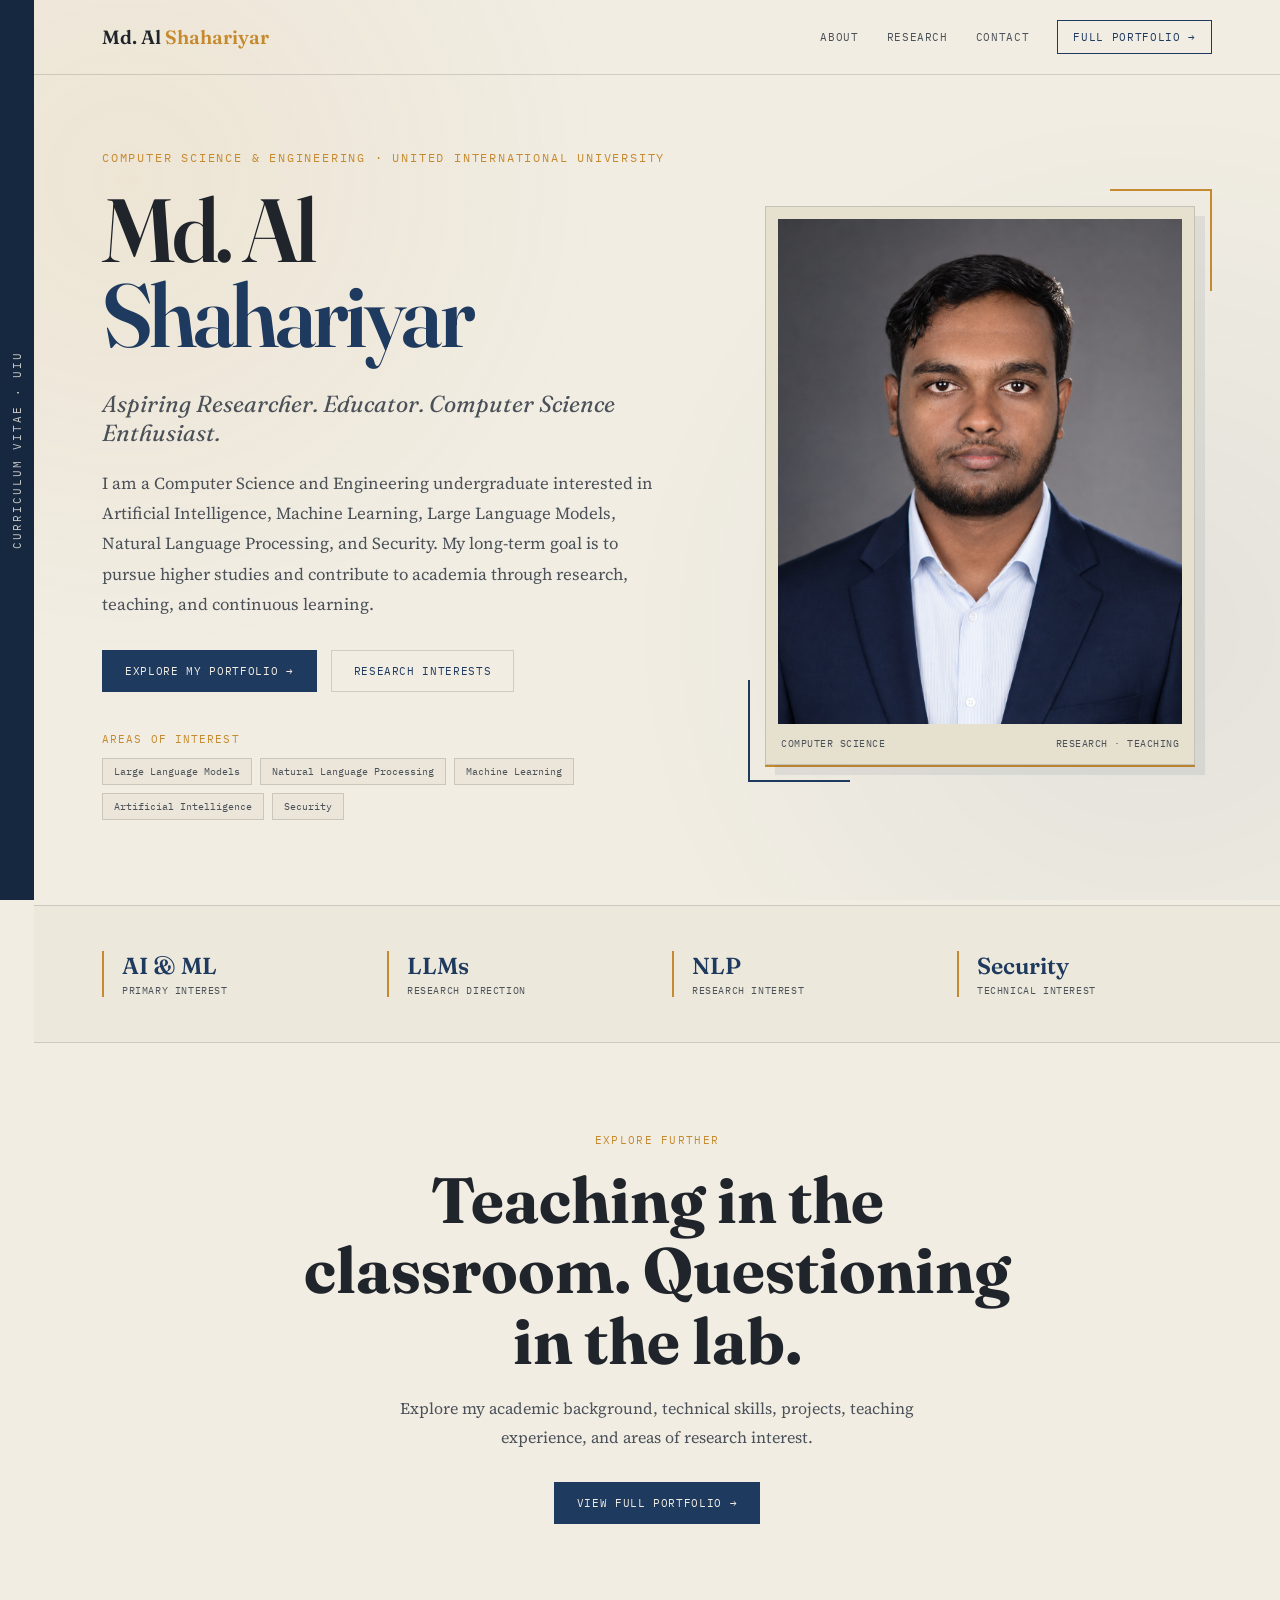
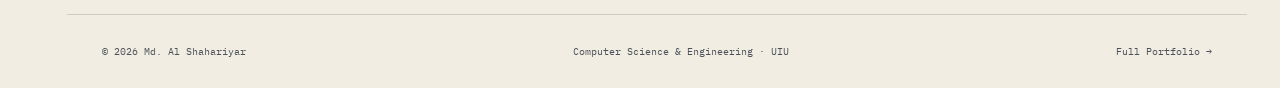
==== index.html @ 6ac8b1dc "Add files via upload" ====
<!DOCTYPE html>
<html lang="en">
<head>
<meta charset="UTF-8">
<meta name="viewport" content="width=device-width, initial-scale=1.0">

<title>Md. Al Shahariyar — Computer Science & Research</title>

<link rel="preconnect" href="https://fonts.googleapis.com">
<link rel="preconnect" href="https://fonts.gstatic.com" crossorigin>

<link href="https://fonts.googleapis.com/css2?family=Fraunces:ital,opsz,wght@0,9..144,400;0,9..144,500;0,9..144,600;1,9..144,400;1,9..144,500&family=Source+Serif+4:ital,wght@0,400;0,600;1,400&family=IBM+Plex+Mono:wght@400;500&display=swap" rel="stylesheet">

<style>

:root{
  --paper:#F1EDE3;
  --paper-deep:#E6E0CF;
  --ink:#20242B;
  --ink-soft:#4B5158;
  --navy:#1F3A5F;
  --navy-deep:#16283F;
  --gold:#C68A2E;
  --rule:rgba(32,36,43,0.16);
  --max:1180px;
}

*{
  box-sizing:border-box;
}

html{
  scroll-behavior:smooth;
}

body{
  margin:0;
  background:var(--paper);
  color:var(--ink);
  font-family:'Source Serif 4',serif;
  overflow-x:hidden;
}

/* =========================
   BACKGROUND
========================= */

body::before{
  content:"";
  position:fixed;
  inset:0;
  pointer-events:none;
  z-index:-1;

  background:
    radial-gradient(
      circle at 10% 20%,
      rgba(198,138,46,0.08),
      transparent 35%
    ),
    radial-gradient(
      circle at 90% 70%,
      rgba(31,58,95,0.06),
      transparent 40%
    );
}

/* =========================
   LEFT SPINE
========================= */

.spine{
  position:fixed;
  top:0;
  left:0;
  width:34px;
  height:100vh;

  background:var(--navy-deep);

  display:flex;
  align-items:center;
  justify-content:center;

  z-index:100;
}

.spine span{
  writing-mode:vertical-rl;
  transform:rotate(180deg);

  color:var(--paper);

  font-family:'IBM Plex Mono',monospace;
  font-size:11px;
  letter-spacing:.18em;
  text-transform:uppercase;

  opacity:.8;
}

body{
  padding-left:34px;
}

/* =========================
   NAVIGATION
========================= */

.navbar{
  width:100%;
  border-bottom:1px solid var(--rule);
}

.nav-inner{
  max-width:var(--max);
  margin:auto;
  padding:20px 35px;

  display:flex;
  justify-content:space-between;
  align-items:center;
  gap:30px;
}

.logo{
  font-family:'Fraunces',serif;
  font-size:1.2rem;
  font-weight:600;
  color:var(--ink);
  text-decoration:none;
}

.logo span{
  color:var(--gold);
}

.nav-links{
  display:flex;
  gap:28px;
  align-items:center;
}

.nav-links a{
  font-family:'IBM Plex Mono',monospace;
  font-size:11px;
  letter-spacing:.06em;
  text-transform:uppercase;

  color:var(--ink-soft);
  text-decoration:none;

  transition:.25s ease;
}

.nav-links a:hover{
  color:var(--navy);
}

.nav-button{
  border:1px solid var(--navy);
  padding:9px 15px;
  color:var(--navy)!important;
}

.nav-button:hover{
  background:var(--navy);
  color:var(--paper)!important;
}

/* =========================
   HERO
========================= */

.hero{
  min-height:calc(100vh - 70px);

  max-width:var(--max);
  margin:auto;

  padding:70px 35px 80px;

  display:grid;
  grid-template-columns:1.1fr .9fr;
  align-items:center;

  gap:80px;
}

/* =========================
   HERO TEXT
========================= */

.eyebrow{
  font-family:'IBM Plex Mono',monospace;
  font-size:12px;
  letter-spacing:.15em;
  text-transform:uppercase;

  color:var(--gold);

  margin:0 0 22px;
}

.hero h1{
  font-family:'Fraunces',serif;
  font-weight:600;

  font-size:clamp(3.5rem,7vw,7rem);

  line-height:.95;

  margin:0;

  letter-spacing:-.04em;
}

.hero h1 span{
  display:block;
  color:var(--navy);
}

.hero-subtitle{
  font-family:'Fraunces',serif;
  font-style:italic;

  font-size:1.45rem;

  color:var(--ink-soft);

  margin:32px 0 22px;

  max-width:600px;
}

.hero-description{
  max-width:600px;

  color:var(--ink-soft);

  font-size:1.05rem;

  line-height:1.8;

  margin-bottom:30px;
}

/* =========================
   BUTTONS
========================= */

.hero-buttons{
  display:flex;
  gap:14px;
  flex-wrap:wrap;

  margin-bottom:40px;
}

.btn{
  display:inline-flex;
  align-items:center;
  justify-content:center;

  padding:13px 22px;

  font-family:'IBM Plex Mono',monospace;
  font-size:11px;

  text-transform:uppercase;
  letter-spacing:.06em;

  text-decoration:none;

  transition:.25s ease;
}

.btn-primary{
  background:var(--navy);
  color:var(--paper);

  border:1px solid var(--navy);
}

.btn-primary:hover{
  background:var(--navy-deep);
  transform:translateY(-2px);
}

.btn-secondary{
  color:var(--navy);

  border:1px solid var(--rule);
}

.btn-secondary:hover{
  border-color:var(--navy);
  transform:translateY(-2px);
}

/* =========================
   RESEARCH TAGS
========================= */

.research-label{
  font-family:'IBM Plex Mono',monospace;

  font-size:11px;

  text-transform:uppercase;
  letter-spacing:.1em;

  color:var(--gold);

  margin-bottom:12px;
}

.research-tags{
  display:flex;
  flex-wrap:wrap;
  gap:8px;
}

.research-tags span{
  padding:6px 11px;

  border:1px solid var(--rule);

  background:rgba(230,224,207,.5);

  font-family:'IBM Plex Mono',monospace;

  font-size:10px;

  color:var(--ink-soft);
}

/* =========================
   PROFILE IMAGE
========================= */

.hero-visual{
  position:relative;

  display:flex;
  justify-content:center;
  align-items:center;
}

.image-frame{
  position:relative;

  width:min(430px,100%);

  padding:12px;

  background:var(--paper-deep);

  border:1px solid var(--rule);

  box-shadow:
    10px 10px 0 rgba(31,58,95,.08),
    0 2px 0 var(--gold);
}

.image-frame::before{
  content:"";

  position:absolute;

  top:-18px;
  right:-18px;

  width:100px;
  height:100px;

  border-top:2px solid var(--gold);
  border-right:2px solid var(--gold);

  z-index:-1;
}

.image-frame::after{
  content:"";

  position:absolute;

  bottom:-18px;
  left:-18px;

  width:100px;
  height:100px;

  border-bottom:2px solid var(--navy);
  border-left:2px solid var(--navy);

  z-index:-1;
}

.profile-image{
  display:block;

  width:100%;

  aspect-ratio:4/5;

  object-fit:cover;

  object-position:center top;

  filter:saturate(.9);
}

/* =========================
   IMAGE CAPTION
========================= */

.image-caption{
  display:flex;
  justify-content:space-between;

  gap:20px;

  padding:13px 3px 2px;

  font-family:'IBM Plex Mono',monospace;

  font-size:10px;

  color:var(--ink-soft);

  text-transform:uppercase;

  letter-spacing:.05em;
}

/* =========================
   SCROLL INDICATOR
========================= */

.scroll-note{
  position:absolute;

  bottom:25px;
  left:50%;

  transform:translateX(-50%);

  font-family:'IBM Plex Mono',monospace;

  font-size:10px;

  text-transform:uppercase;

  letter-spacing:.12em;

  color:var(--ink-soft);

  display:flex;
  align-items:center;
  gap:10px;
}

.scroll-line{
  width:35px;
  height:1px;

  background:var(--gold);
}

/* =========================
   INTRO STRIP
========================= */

.intro-strip{
  border-top:1px solid var(--rule);
  border-bottom:1px solid var(--rule);

  background:rgba(230,224,207,.35);
}

.intro-inner{
  max-width:var(--max);

  margin:auto;

  padding:45px 35px;

  display:grid;

  grid-template-columns:repeat(4,1fr);

  gap:30px;
}

.stat{
  border-left:2px solid var(--gold);

  padding-left:18px;
}

.stat-number{
  font-family:'Fraunces',serif;

  font-size:1.45rem;

  font-weight:600;

  color:var(--navy);

  margin-bottom:4px;
}

.stat-text{
  font-family:'IBM Plex Mono',monospace;

  font-size:10px;

  text-transform:uppercase;

  letter-spacing:.06em;

  color:var(--ink-soft);
}

/* =========================
   CALL TO ACTION
========================= */

.cta{
  max-width:var(--max);

  margin:auto;

  padding:90px 35px;

  text-align:center;
}

.cta-label{
  font-family:'IBM Plex Mono',monospace;

  color:var(--gold);

  font-size:11px;

  text-transform:uppercase;

  letter-spacing:.12em;
}

.cta h2{
  font-family:'Fraunces',serif;

  font-size:clamp(2.2rem,5vw,4rem);

  line-height:1.1;

  margin:18px auto;

  max-width:750px;
}

.cta p{
  max-width:600px;

  margin:0 auto 30px;

  color:var(--ink-soft);

  line-height:1.8;
}

/* =========================
   FOOTER
========================= */

footer{
  border-top:1px solid var(--rule);

  padding:30px 35px;

  max-width:var(--max);

  margin:auto;

  display:flex;

  justify-content:space-between;

  flex-wrap:wrap;

  gap:15px;

  font-family:'IBM Plex Mono',monospace;

  font-size:10px;

  color:var(--ink-soft);
}

/* =========================
   ANIMATIONS
========================= */

.fade-up{
  opacity:0;

  transform:translateY(25px);

  animation:fadeUp .8s ease forwards;
}

.delay-1{
  animation-delay:.15s;
}

.delay-2{
  animation-delay:.3s;
}

.delay-3{
  animation-delay:.45s;
}

.delay-4{
  animation-delay:.6s;
}

@keyframes fadeUp{

  to{
    opacity:1;
    transform:translateY(0);
  }

}

/* =========================
   RESPONSIVE
========================= */

@media(max-width:850px){

  .hero{
    grid-template-columns:1fr;

    padding-top:60px;

    gap:60px;

    min-height:auto;
  }

  .hero-content{
    order:1;
  }

  .hero-visual{
    order:2;
  }

  .image-frame{
    width:min(400px,90%);
  }

  .scroll-note{
    display:none;
  }

  .intro-inner{
    grid-template-columns:1fr 1fr;
  }

}

@media(max-width:640px){

  .spine{
    width:20px;
  }

  body{
    padding-left:20px;
  }

  .spine span{
    font-size:9px;
  }

  .nav-inner{
    padding:17px 20px;
  }

  .nav-links{
    gap:12px;
  }

  .nav-links a:not(.nav-button){
    display:none;
  }

  .hero{
    padding:50px 20px 60px;
  }

  .hero h1{
    font-size:clamp(3.2rem,15vw,5rem);
  }

  .hero-subtitle{
    font-size:1.2rem;
  }

  .hero-description{
    font-size:1rem;
  }

  .intro-inner{
    grid-template-columns:1fr;

    padding:35px 20px;
  }

  .cta{
    padding:65px 20px;
  }

  footer{
    padding:25px 20px;
  }

}

</style>
</head>

<body>

<!-- =========================
     LEFT SPINE
========================= -->

<div class="spine">
  <span>Curriculum Vitae · UIU</span>
</div>


<!-- =========================
     NAVIGATION
========================= -->

<nav class="navbar">

  <div class="nav-inner">

    <a href="index.html" class="logo">
      Md. Al <span>Shahariyar</span>
    </a>

    <div class="nav-links">

      <a href="#about">About</a>

      <a href="#research">Research</a>

      <a href="#contact">Contact</a>

      <a href="Portfolio.html" class="nav-button">
        Full Portfolio →
      </a>

    </div>

  </div>

</nav>


<!-- =========================
     HERO SECTION
========================= -->

<main>

<section class="hero" id="about">

  <!-- HERO CONTENT -->

  <div class="hero-content">

    <p class="eyebrow fade-up">
      Computer Science & Engineering · United International University
    </p>

    <h1 class="fade-up delay-1">
      Md. Al
      <span>Shahariyar</span>
    </h1>

    <p class="hero-subtitle fade-up delay-2">
      Aspiring Researcher. Educator. Computer Science Enthusiast.
    </p>

    <p class="hero-description fade-up delay-3">
      I am a Computer Science and Engineering undergraduate interested in
      Artificial Intelligence, Machine Learning, Large Language Models,
      Natural Language Processing, and Security. My long-term goal is to
      pursue higher studies and contribute to academia through research,
      teaching, and continuous learning.
    </p>

    <div class="hero-buttons fade-up delay-4">

      <a href="Portfolio.html" class="btn btn-primary">
        Explore My Portfolio →
      </a>

      <a href="#research" class="btn btn-secondary">
        Research Interests
      </a>

    </div>


    <!-- RESEARCH TAGS -->

    <div class="fade-up delay-4">

      <div class="research-label">
        Areas of Interest
      </div>

      <div class="research-tags">

        <span>Large Language Models</span>

        <span>Natural Language Processing</span>

        <span>Machine Learning</span>

        <span>Artificial Intelligence</span>

        <span>Security</span>

      </div>

    </div>

  </div>


  <!-- PROFILE IMAGE -->

  <div class="hero-visual fade-up delay-2">

    <div class="image-frame">

      <img
        src="as.png"
        alt="Md. Al Shahariyar"
        class="profile-image"
      >

      <div class="image-caption">

        <span>Computer Science</span>

        <span>Research · Teaching</span>

      </div>

    </div>

  </div>

</section>


<!-- =========================
     QUICK INFORMATION
========================= -->

<section class="intro-strip" id="research">

  <div class="intro-inner">

    <div class="stat">

      <div class="stat-number">
        AI & ML
      </div>

      <div class="stat-text">
        Primary Interest
      </div>

    </div>


    <div class="stat">

      <div class="stat-number">
        LLMs
      </div>

      <div class="stat-text">
        Research Direction
      </div>

    </div>


    <div class="stat">

      <div class="stat-number">
        NLP
      </div>

      <div class="stat-text">
        Research Interest
      </div>

    </div>


    <div class="stat">

      <div class="stat-number">
        Security
      </div>

      <div class="stat-text">
        Technical Interest
      </div>

    </div>

  </div>

</section>


<!-- =========================
     CTA
========================= -->

<section class="cta" id="contact">

  <div class="cta-label">
    Explore Further
  </div>

  <h2>
    Teaching in the classroom.
    Questioning in the lab.
  </h2>

  <p>
    Explore my academic background, technical skills, projects,
    teaching experience, and areas of research interest.
  </p>

  <a href="Portfolio.html" class="btn btn-primary">
    View Full Portfolio →
  </a>

</section>

</main>


<!-- =========================
     FOOTER
========================= -->

<footer>

  <span>
    © 2026 Md. Al Shahariyar
  </span>

  <span>
    Computer Science & Engineering · UIU
  </span>

  <span>
    <a
      href="Portfolio.html"
      style="color:inherit;text-decoration:none;"
    >
      Full Portfolio →
    </a>
  </span>

</footer>


</body>
</html>
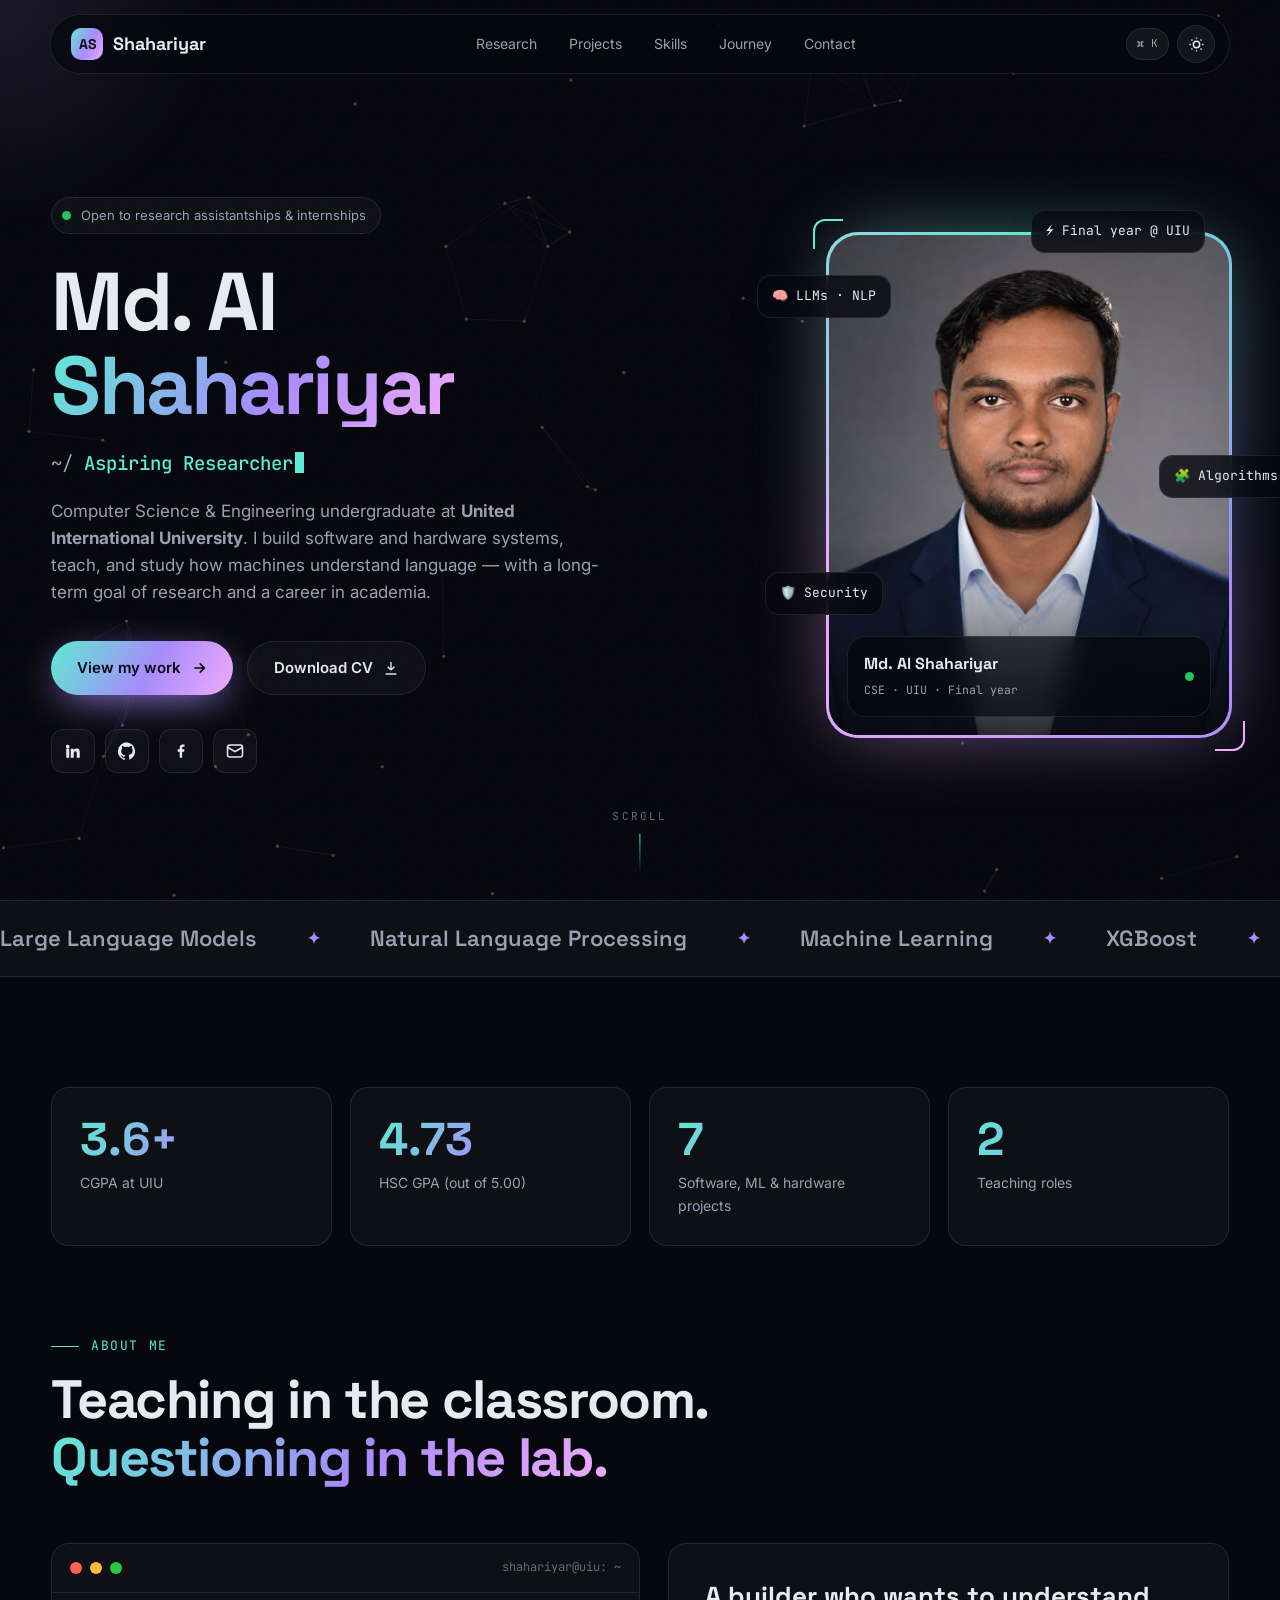
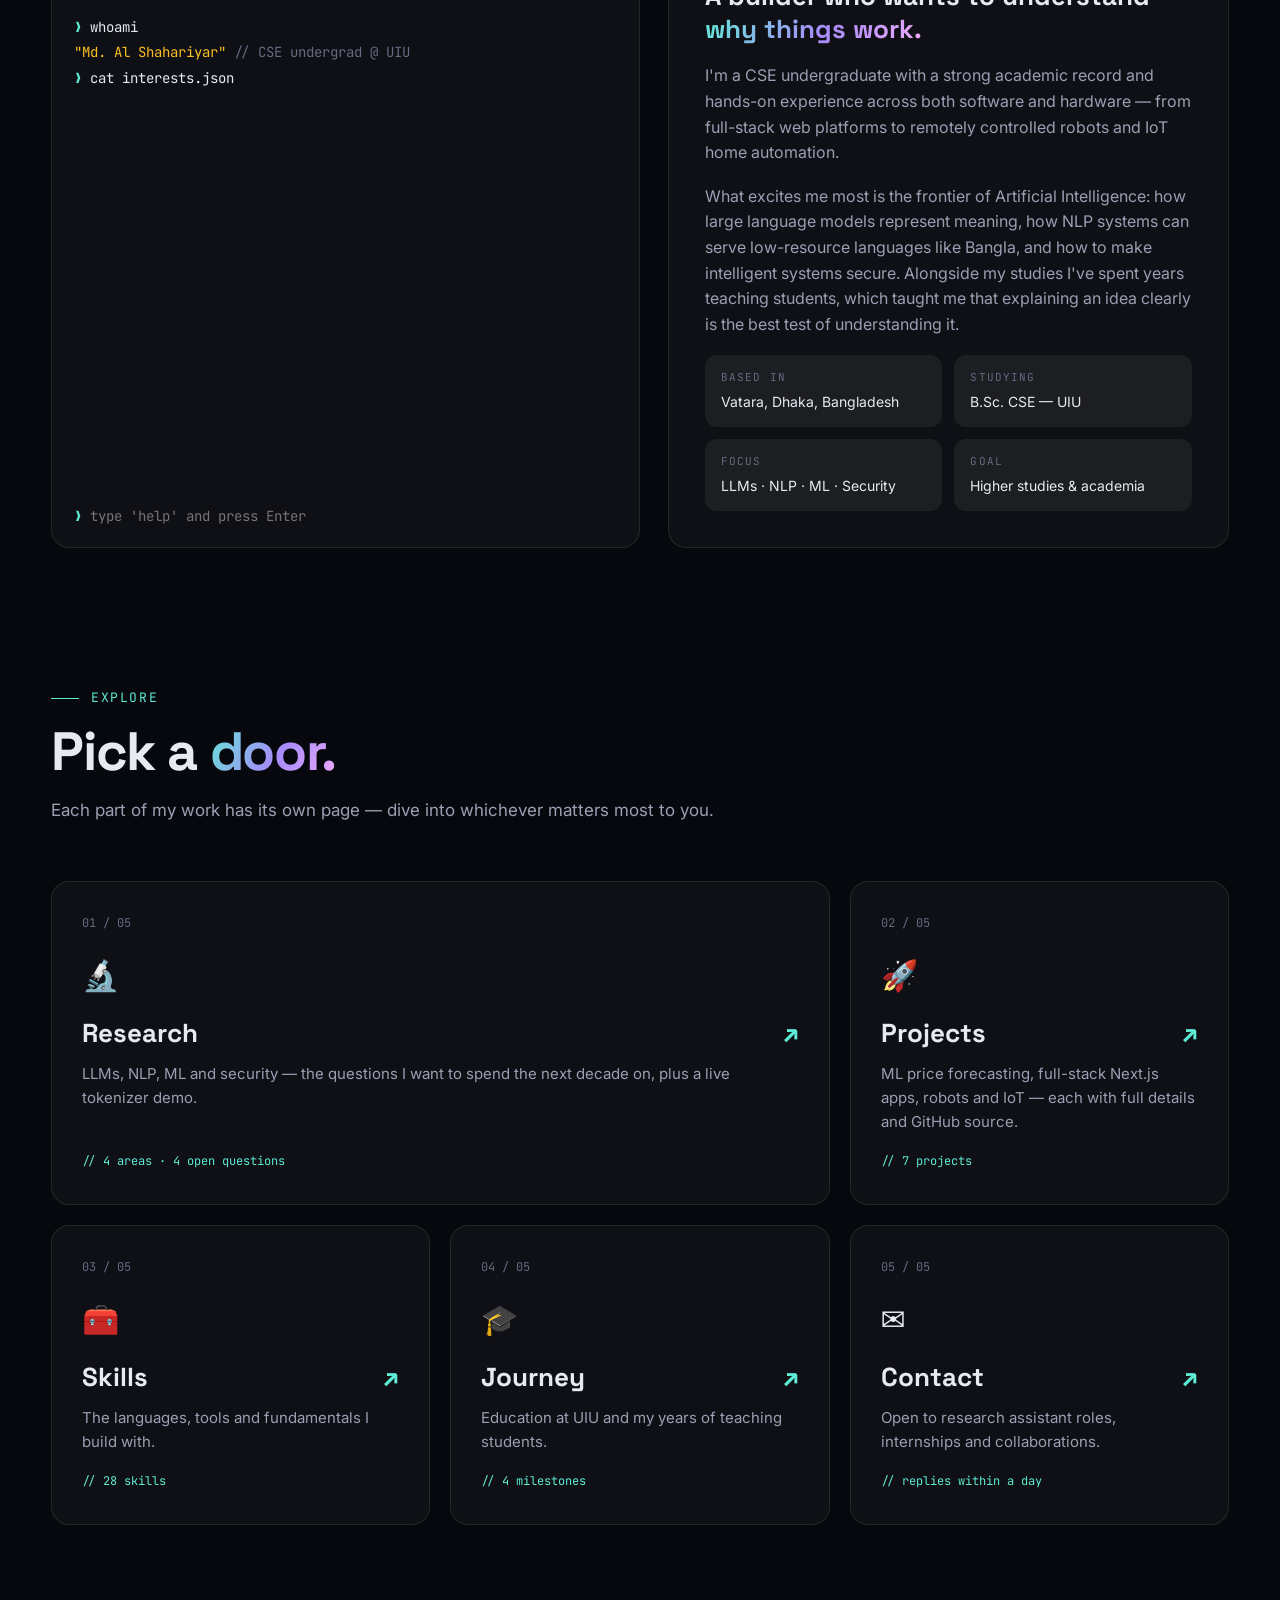
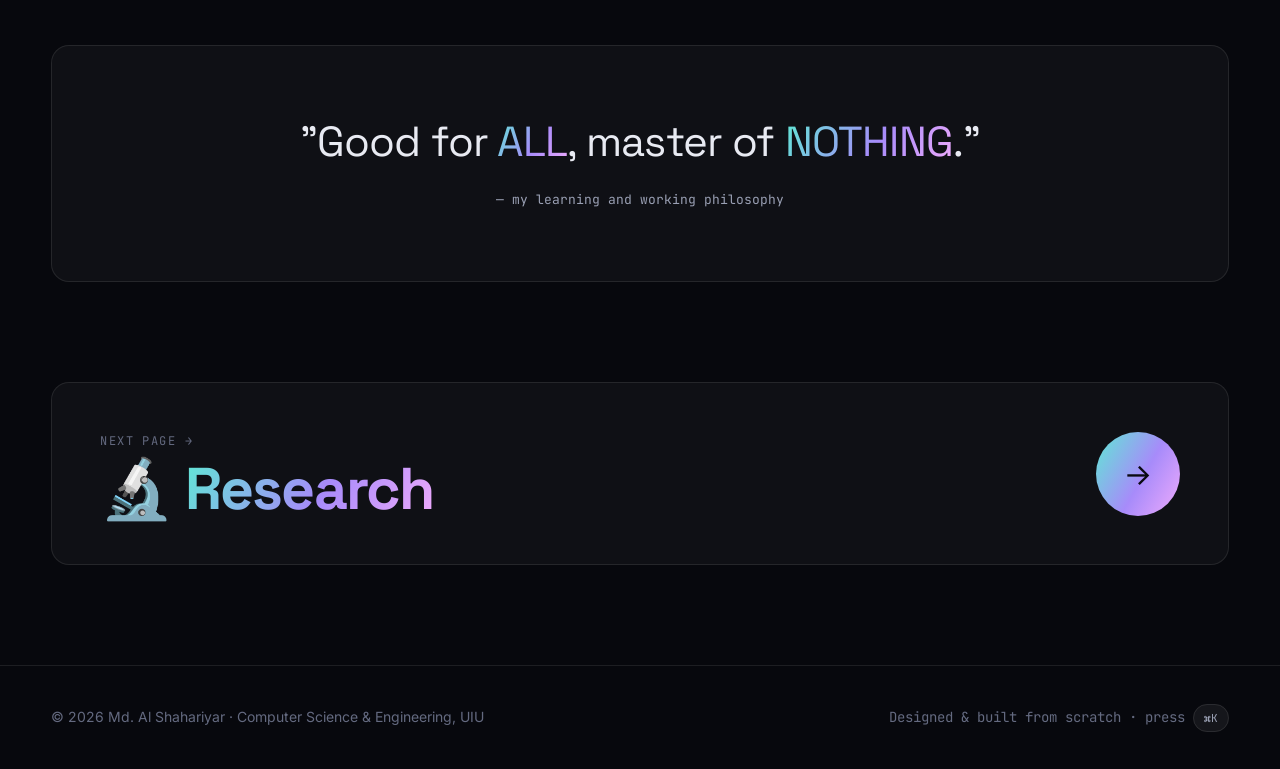
==== commit e34f6582: "Add files via upload" ====
--- a/index.html
+++ b/index.html
@@ -1,1000 +1,134 @@
-<!DOCTYPE html>
-<html lang="en">
-<head>
-<meta charset="UTF-8">
-<meta name="viewport" content="width=device-width, initial-scale=1.0">
-
-<title>Md. Al Shahariyar — Computer Science & Research</title>
-
-<link rel="preconnect" href="https://fonts.googleapis.com">
-<link rel="preconnect" href="https://fonts.gstatic.com" crossorigin>
-
-<link href="https://fonts.googleapis.com/css2?family=Fraunces:ital,opsz,wght@0,9..144,400;0,9..144,500;0,9..144,600;1,9..144,400;1,9..144,500&family=Source+Serif+4:ital,wght@0,400;0,600;1,400&family=IBM+Plex+Mono:wght@400;500&display=swap" rel="stylesheet">
-
-<style>
-
-:root{
-  --paper:#F1EDE3;
-  --paper-deep:#E6E0CF;
-  --ink:#20242B;
-  --ink-soft:#4B5158;
-  --navy:#1F3A5F;
-  --navy-deep:#16283F;
-  --gold:#C68A2E;
-  --rule:rgba(32,36,43,0.16);
-  --max:1180px;
-}
-
-*{
-  box-sizing:border-box;
-}
-
-html{
-  scroll-behavior:smooth;
-}
-
-body{
-  margin:0;
-  background:var(--paper);
-  color:var(--ink);
-  font-family:'Source Serif 4',serif;
-  overflow-x:hidden;
-}
-
-/* =========================
-   BACKGROUND
-========================= */
-
-body::before{
-  content:"";
-  position:fixed;
-  inset:0;
-  pointer-events:none;
-  z-index:-1;
-
-  background:
-    radial-gradient(
-      circle at 10% 20%,
-      rgba(198,138,46,0.08),
-      transparent 35%
-    ),
-    radial-gradient(
-      circle at 90% 70%,
-      rgba(31,58,95,0.06),
-      transparent 40%
-    );
-}
-
-/* =========================
-   LEFT SPINE
-========================= */
-
-.spine{
-  position:fixed;
-  top:0;
-  left:0;
-  width:34px;
-  height:100vh;
-
-  background:var(--navy-deep);
-
-  display:flex;
-  align-items:center;
-  justify-content:center;
-
-  z-index:100;
-}
-
-.spine span{
-  writing-mode:vertical-rl;
-  transform:rotate(180deg);
-
-  color:var(--paper);
-
-  font-family:'IBM Plex Mono',monospace;
-  font-size:11px;
-  letter-spacing:.18em;
-  text-transform:uppercase;
-
-  opacity:.8;
-}
-
-body{
-  padding-left:34px;
-}
-
-/* =========================
-   NAVIGATION
-========================= */
-
-.navbar{
-  width:100%;
-  border-bottom:1px solid var(--rule);
-}
-
-.nav-inner{
-  max-width:var(--max);
-  margin:auto;
-  padding:20px 35px;
-
-  display:flex;
-  justify-content:space-between;
-  align-items:center;
-  gap:30px;
-}
-
-.logo{
-  font-family:'Fraunces',serif;
-  font-size:1.2rem;
-  font-weight:600;
-  color:var(--ink);
-  text-decoration:none;
-}
-
-.logo span{
-  color:var(--gold);
-}
-
-.nav-links{
-  display:flex;
-  gap:28px;
-  align-items:center;
-}
-
-.nav-links a{
-  font-family:'IBM Plex Mono',monospace;
-  font-size:11px;
-  letter-spacing:.06em;
-  text-transform:uppercase;
-
-  color:var(--ink-soft);
-  text-decoration:none;
-
-  transition:.25s ease;
-}
-
-.nav-links a:hover{
-  color:var(--navy);
-}
-
-.nav-button{
-  border:1px solid var(--navy);
-  padding:9px 15px;
-  color:var(--navy)!important;
-}
-
-.nav-button:hover{
-  background:var(--navy);
-  color:var(--paper)!important;
-}
-
-/* =========================
-   HERO
-========================= */
-
-.hero{
-  min-height:calc(100vh - 70px);
-
-  max-width:var(--max);
-  margin:auto;
-
-  padding:70px 35px 80px;
-
-  display:grid;
-  grid-template-columns:1.1fr .9fr;
-  align-items:center;
-
-  gap:80px;
-}
-
-/* =========================
-   HERO TEXT
-========================= */
-
-.eyebrow{
-  font-family:'IBM Plex Mono',monospace;
-  font-size:12px;
-  letter-spacing:.15em;
-  text-transform:uppercase;
-
-  color:var(--gold);
-
-  margin:0 0 22px;
-}
-
-.hero h1{
-  font-family:'Fraunces',serif;
-  font-weight:600;
-
-  font-size:clamp(3.5rem,7vw,7rem);
-
-  line-height:.95;
-
-  margin:0;
-
-  letter-spacing:-.04em;
-}
-
-.hero h1 span{
-  display:block;
-  color:var(--navy);
-}
-
-.hero-subtitle{
-  font-family:'Fraunces',serif;
-  font-style:italic;
-
-  font-size:1.45rem;
-
-  color:var(--ink-soft);
-
-  margin:32px 0 22px;
-
-  max-width:600px;
-}
-
-.hero-description{
-  max-width:600px;
-
-  color:var(--ink-soft);
-
-  font-size:1.05rem;
-
-  line-height:1.8;
-
-  margin-bottom:30px;
-}
-
-/* =========================
-   BUTTONS
-========================= */
-
-.hero-buttons{
-  display:flex;
-  gap:14px;
-  flex-wrap:wrap;
-
-  margin-bottom:40px;
-}
-
-.btn{
-  display:inline-flex;
-  align-items:center;
-  justify-content:center;
-
-  padding:13px 22px;
-
-  font-family:'IBM Plex Mono',monospace;
-  font-size:11px;
-
-  text-transform:uppercase;
-  letter-spacing:.06em;
-
-  text-decoration:none;
-
-  transition:.25s ease;
-}
-
-.btn-primary{
-  background:var(--navy);
-  color:var(--paper);
-
-  border:1px solid var(--navy);
-}
-
-.btn-primary:hover{
-  background:var(--navy-deep);
-  transform:translateY(-2px);
-}
-
-.btn-secondary{
-  color:var(--navy);
-
-  border:1px solid var(--rule);
-}
-
-.btn-secondary:hover{
-  border-color:var(--navy);
-  transform:translateY(-2px);
-}
-
-/* =========================
-   RESEARCH TAGS
-========================= */
-
-.research-label{
-  font-family:'IBM Plex Mono',monospace;
-
-  font-size:11px;
-
-  text-transform:uppercase;
-  letter-spacing:.1em;
-
-  color:var(--gold);
-
-  margin-bottom:12px;
-}
-
-.research-tags{
-  display:flex;
-  flex-wrap:wrap;
-  gap:8px;
-}
-
-.research-tags span{
-  padding:6px 11px;
-
-  border:1px solid var(--rule);
-
-  background:rgba(230,224,207,.5);
-
-  font-family:'IBM Plex Mono',monospace;
-
-  font-size:10px;
-
-  color:var(--ink-soft);
-}
-
-/* =========================
-   PROFILE IMAGE
-========================= */
-
-.hero-visual{
-  position:relative;
-
-  display:flex;
-  justify-content:center;
-  align-items:center;
-}
-
-.image-frame{
-  position:relative;
-
-  width:min(430px,100%);
-
-  padding:12px;
-
-  background:var(--paper-deep);
-
-  border:1px solid var(--rule);
-
-  box-shadow:
-    10px 10px 0 rgba(31,58,95,.08),
-    0 2px 0 var(--gold);
-}
-
-.image-frame::before{
-  content:"";
-
-  position:absolute;
-
-  top:-18px;
-  right:-18px;
-
-  width:100px;
-  height:100px;
-
-  border-top:2px solid var(--gold);
-  border-right:2px solid var(--gold);
-
-  z-index:-1;
-}
-
-.image-frame::after{
-  content:"";
-
-  position:absolute;
-
-  bottom:-18px;
-  left:-18px;
-
-  width:100px;
-  height:100px;
-
-  border-bottom:2px solid var(--navy);
-  border-left:2px solid var(--navy);
-
-  z-index:-1;
-}
-
-.profile-image{
-  display:block;
-
-  width:100%;
-
-  aspect-ratio:4/5;
-
-  object-fit:cover;
-
-  object-position:center top;
-
-  filter:saturate(.9);
-}
-
-/* =========================
-   IMAGE CAPTION
-========================= */
-
-.image-caption{
-  display:flex;
-  justify-content:space-between;
-
-  gap:20px;
-
-  padding:13px 3px 2px;
-
-  font-family:'IBM Plex Mono',monospace;
-
-  font-size:10px;
-
-  color:var(--ink-soft);
-
-  text-transform:uppercase;
-
-  letter-spacing:.05em;
-}
-
-/* =========================
-   SCROLL INDICATOR
-========================= */
-
-.scroll-note{
-  position:absolute;
-
-  bottom:25px;
-  left:50%;
-
-  transform:translateX(-50%);
-
-  font-family:'IBM Plex Mono',monospace;
-
-  font-size:10px;
-
-  text-transform:uppercase;
-
-  letter-spacing:.12em;
-
-  color:var(--ink-soft);
-
-  display:flex;
-  align-items:center;
-  gap:10px;
-}
-
-.scroll-line{
-  width:35px;
-  height:1px;
-
-  background:var(--gold);
-}
-
-/* =========================
-   INTRO STRIP
-========================= */
-
-.intro-strip{
-  border-top:1px solid var(--rule);
-  border-bottom:1px solid var(--rule);
-
-  background:rgba(230,224,207,.35);
-}
-
-.intro-inner{
-  max-width:var(--max);
-
-  margin:auto;
-
-  padding:45px 35px;
-
-  display:grid;
-
-  grid-template-columns:repeat(4,1fr);
-
-  gap:30px;
-}
-
-.stat{
-  border-left:2px solid var(--gold);
-
-  padding-left:18px;
-}
-
-.stat-number{
-  font-family:'Fraunces',serif;
-
-  font-size:1.45rem;
-
-  font-weight:600;
-
-  color:var(--navy);
-
-  margin-bottom:4px;
-}
-
-.stat-text{
-  font-family:'IBM Plex Mono',monospace;
-
-  font-size:10px;
-
-  text-transform:uppercase;
-
-  letter-spacing:.06em;
-
-  color:var(--ink-soft);
-}
-
-/* =========================
-   CALL TO ACTION
-========================= */
-
-.cta{
-  max-width:var(--max);
-
-  margin:auto;
-
-  padding:90px 35px;
-
-  text-align:center;
-}
-
-.cta-label{
-  font-family:'IBM Plex Mono',monospace;
-
-  color:var(--gold);
-
-  font-size:11px;
-
-  text-transform:uppercase;
-
-  letter-spacing:.12em;
-}
-
-.cta h2{
-  font-family:'Fraunces',serif;
-
-  font-size:clamp(2.2rem,5vw,4rem);
-
-  line-height:1.1;
-
-  margin:18px auto;
-
-  max-width:750px;
-}
-
-.cta p{
-  max-width:600px;
-
-  margin:0 auto 30px;
-
-  color:var(--ink-soft);
-
-  line-height:1.8;
-}
-
-/* =========================
-   FOOTER
-========================= */
-
-footer{
-  border-top:1px solid var(--rule);
-
-  padding:30px 35px;
-
-  max-width:var(--max);
-
-  margin:auto;
-
-  display:flex;
-
-  justify-content:space-between;
-
-  flex-wrap:wrap;
-
-  gap:15px;
-
-  font-family:'IBM Plex Mono',monospace;
-
-  font-size:10px;
-
-  color:var(--ink-soft);
-}
-
-/* =========================
-   ANIMATIONS
-========================= */
-
-.fade-up{
-  opacity:0;
-
-  transform:translateY(25px);
-
-  animation:fadeUp .8s ease forwards;
-}
-
-.delay-1{
-  animation-delay:.15s;
-}
-
-.delay-2{
-  animation-delay:.3s;
-}
-
-.delay-3{
-  animation-delay:.45s;
-}
-
-.delay-4{
-  animation-delay:.6s;
-}
-
-@keyframes fadeUp{
-
-  to{
-    opacity:1;
-    transform:translateY(0);
-  }
-
-}
-
-/* =========================
-   RESPONSIVE
-========================= */
-
-@media(max-width:850px){
-
-  .hero{
-    grid-template-columns:1fr;
-
-    padding-top:60px;
-
-    gap:60px;
-
-    min-height:auto;
-  }
-
-  .hero-content{
-    order:1;
-  }
-
-  .hero-visual{
-    order:2;
-  }
-
-  .image-frame{
-    width:min(400px,90%);
-  }
-
-  .scroll-note{
-    display:none;
-  }
-
-  .intro-inner{
-    grid-template-columns:1fr 1fr;
-  }
-
-}
-
-@media(max-width:640px){
-
-  .spine{
-    width:20px;
-  }
-
-  body{
-    padding-left:20px;
-  }
-
-  .spine span{
-    font-size:9px;
-  }
-
-  .nav-inner{
-    padding:17px 20px;
-  }
-
-  .nav-links{
-    gap:12px;
-  }
-
-  .nav-links a:not(.nav-button){
-    display:none;
-  }
-
-  .hero{
-    padding:50px 20px 60px;
-  }
-
-  .hero h1{
-    font-size:clamp(3.2rem,15vw,5rem);
-  }
-
-  .hero-subtitle{
-    font-size:1.2rem;
-  }
-
-  .hero-description{
-    font-size:1rem;
-  }
-
-  .intro-inner{
-    grid-template-columns:1fr;
-
-    padding:35px 20px;
-  }
-
-  .cta{
-    padding:65px 20px;
-  }
-
-  footer{
-    padding:25px 20px;
-  }
-
-}
-
-</style>
-</head>
-
-<body>
-
-<!-- =========================
-     LEFT SPINE
-========================= -->
-
-<div class="spine">
-  <span>Curriculum Vitae · UIU</span>
-</div>
-
-
-<!-- =========================
-     NAVIGATION
-========================= -->
-
-<nav class="navbar">
-
-  <div class="nav-inner">
-
-    <a href="index.html" class="logo">
-      Md. Al <span>Shahariyar</span>
-    </a>
-
-    <div class="nav-links">
-
-      <a href="#about">About</a>
-
-      <a href="#research">Research</a>
-
-      <a href="#contact">Contact</a>
-
-      <a href="Portfolio.html" class="nav-button">
-        Full Portfolio →
-      </a>
-
-    </div>
-
-  </div>
-
-</nav>
-
-
-<!-- =========================
-     HERO SECTION
-========================= -->
-
-<main>
-
-<section class="hero" id="about">
-
-  <!-- HERO CONTENT -->
-
-  <div class="hero-content">
-
-    <p class="eyebrow fade-up">
-      Computer Science & Engineering · United International University
-    </p>
-
-    <h1 class="fade-up delay-1">
-      Md. Al
-      <span>Shahariyar</span>
-    </h1>
-
-    <p class="hero-subtitle fade-up delay-2">
-      Aspiring Researcher. Educator. Computer Science Enthusiast.
-    </p>
-
-    <p class="hero-description fade-up delay-3">
-      I am a Computer Science and Engineering undergraduate interested in
-      Artificial Intelligence, Machine Learning, Large Language Models,
-      Natural Language Processing, and Security. My long-term goal is to
-      pursue higher studies and contribute to academia through research,
-      teaching, and continuous learning.
-    </p>
-
-    <div class="hero-buttons fade-up delay-4">
-
-      <a href="Portfolio.html" class="btn btn-primary">
-        Explore My Portfolio →
-      </a>
-
-      <a href="#research" class="btn btn-secondary">
-        Research Interests
-      </a>
-
-    </div>
-
-
-    <!-- RESEARCH TAGS -->
-
-    <div class="fade-up delay-4">
-
-      <div class="research-label">
-        Areas of Interest
-      </div>
-
-      <div class="research-tags">
-
-        <span>Large Language Models</span>
-
-        <span>Natural Language Processing</span>
-
-        <span>Machine Learning</span>
-
-        <span>Artificial Intelligence</span>
-
-        <span>Security</span>
-
-      </div>
-
-    </div>
-
-  </div>
-
-
-  <!-- PROFILE IMAGE -->
-
-  <div class="hero-visual fade-up delay-2">
-
-    <div class="image-frame">
-
-      <img
-        src="as.png"
-        alt="Md. Al Shahariyar"
-        class="profile-image"
-      >
-
-      <div class="image-caption">
-
-        <span>Computer Science</span>
-
-        <span>Research · Teaching</span>
-
-      </div>
-
-    </div>
-
-  </div>
-
-</section>
-
-
-<!-- =========================
-     QUICK INFORMATION
-========================= -->
-
-<section class="intro-strip" id="research">
-
-  <div class="intro-inner">
-
-    <div class="stat">
-
-      <div class="stat-number">
-        AI & ML
-      </div>
-
-      <div class="stat-text">
-        Primary Interest
-      </div>
-
-    </div>
-
-
-    <div class="stat">
-
-      <div class="stat-number">
-        LLMs
-      </div>
-
-      <div class="stat-text">
-        Research Direction
-      </div>
-
-    </div>
-
-
-    <div class="stat">
-
-      <div class="stat-number">
-        NLP
-      </div>
-
-      <div class="stat-text">
-        Research Interest
-      </div>
-
-    </div>
-
-
-    <div class="stat">
-
-      <div class="stat-number">
-        Security
-      </div>
-
-      <div class="stat-text">
-        Technical Interest
-      </div>
-
-    </div>
-
-  </div>
-
-</section>
-
-
-<!-- =========================
-     CTA
-========================= -->
-
-<section class="cta" id="contact">
-
-  <div class="cta-label">
-    Explore Further
-  </div>
-
-  <h2>
-    Teaching in the classroom.
-    Questioning in the lab.
-  </h2>
-
-  <p>
-    Explore my academic background, technical skills, projects,
-    teaching experience, and areas of research interest.
-  </p>
-
-  <a href="Portfolio.html" class="btn btn-primary">
-    View Full Portfolio →
-  </a>
-
-</section>
-
-</main>
-
-
-<!-- =========================
-     FOOTER
-========================= -->
-
-<footer>
-
-  <span>
-    © 2026 Md. Al Shahariyar
-  </span>
-
-  <span>
-    Computer Science & Engineering · UIU
-  </span>
-
-  <span>
-    <a
-      href="Portfolio.html"
-      style="color:inherit;text-decoration:none;"
-    >
-      Full Portfolio →
-    </a>
-  </span>
-
-</footer>
-
-
-</body>
-</html>+<!DOCTYPE html>
+<html lang="en" data-theme="dark">
+<head>
+<meta charset="UTF-8">
+<meta name="viewport" content="width=device-width, initial-scale=1.0">
+<title>Md. Al Shahariyar — CSE @ UIU · AI / ML / NLP</title>
+<meta name="description" content="Portfolio of Md. Al Shahariyar — Computer Science & Engineering undergraduate at United International University, focused on Large Language Models, NLP, Machine Learning and Security.">
+<meta property="og:title" content="Md. Al Shahariyar — CSE @ UIU · AI / ML / NLP">
+<meta property="og:description" content="Portfolio of Md. Al Shahariyar — Computer Science & Engineering undergraduate at United International University, focused on Large Language Models, NLP, Machine Learning and Security.">
+<meta property="og:image" content="as.jpg">
+<meta name="theme-color" content="#07080d">
+<link rel="icon" href="data:image/svg+xml,%3Csvg xmlns='http://www.w3.org/2000/svg' viewBox='0 0 64 64'%3E%3Cdefs%3E%3ClinearGradient id='g'%3E%3Cstop offset='0' stop-color='%235eead4'/%3E%3Cstop offset='1' stop-color='%23a78bfa'/%3E%3C/linearGradient%3E%3C/defs%3E%3Crect width='64' height='64' rx='16' fill='url(%23g)'/%3E%3Ctext x='32' y='42' font-family='Arial' font-weight='700' font-size='26' text-anchor='middle' fill='%230a0a12'%3EAS%3C/text%3E%3C/svg%3E">
+<link rel="preconnect" href="https://fonts.googleapis.com">
+<link rel="preconnect" href="https://fonts.gstatic.com" crossorigin>
+<link href="https://fonts.googleapis.com/css2?family=Space+Grotesk:wght@400;500;600;700&family=Inter:wght@400;500;600&family=JetBrains+Mono:wght@400;500&display=swap" rel="stylesheet">
+<link rel="stylesheet" href="style.css">
+<script>try{document.documentElement.dataset.theme=localStorage.getItem('theme')||'dark'}catch(e){}</script>
+</head>
+<body data-page="home">
+<div id="curtain"></div>
+<div id="loader"><div class="ld-box"><div id="ld-text">&gt; booting portfolio.sys</div><div class="ld-bar"><i id="ld-fill"></i></div></div></div>
+<div id="progress"></div>
+<canvas id="bg-canvas"></canvas>
+<div id="cursor-glow"></div>
+<div class="noise"></div>
+<header>
+<nav id="nav">
+  <a href="index.html" class="logo"><b>AS</b><span>Shahariyar</span></a>
+  <ul class="nav-links" id="nav-links"></ul>
+  <div class="nav-actions">
+    <span class="kbd" id="open-palette" title="Command palette (Ctrl+K)">⌘ K</span>
+    <button class="icon-btn" id="theme-btn" aria-label="Toggle theme"></button>
+    <button class="icon-btn" id="menu-btn" aria-label="Menu"><svg width="18" height="18" viewBox="0 0 24 24" fill="none" stroke="currentColor" stroke-width="2"><path d="M4 7h16M4 12h16M4 17h16"/></svg></button>
+  </div>
+</nav>
+</header>
+<main>
+<section class="hero" id="home">
+  <div class="container hero-grid">
+    <div>
+      <div class="badge"><span class="pulse"></span>Open to research assistantships &amp; internships</div>
+      <h1><span class="line"><span>Md. Al</span></span><span class="line"><span class="grad-text">Shahariyar</span></span></h1>
+      <div class="typer"><span class="c">~/</span> <b id="typer"></b><span class="caret"></span></div>
+      <p class="lead">Computer Science &amp; Engineering undergraduate at <strong>United International University</strong>. I build software and hardware systems, teach, and study how machines understand language — with a long-term goal of research and a career in academia.</p>
+      <div class="hero-cta">
+        <a href="projects.html" class="btn btn-primary magnetic">View my work <svg width="16" height="16" viewBox="0 0 24 24" fill="none" stroke="currentColor" stroke-width="2.4"><path d="M5 12h14M13 5l7 7-7 7"/></svg></a>
+        <a href="resume.pdf" class="btn btn-ghost magnetic" target="_blank" rel="noopener">Download CV <svg width="16" height="16" viewBox="0 0 24 24" fill="none" stroke="currentColor" stroke-width="2"><path d="M12 3v12m0 0l-5-5m5 5l5-5M4 21h16"/></svg></a>
+      </div>
+      <div class="socials"></div>
+    </div>
+    <div class="photo-wrap reveal" id="photo-wrap">
+      <div class="photo-glow2"></div><div class="photo-glow"></div>
+      <span class="corner tl"></span><span class="corner br"></span>
+      <div class="photo-frame">
+        <img class="photo-img" src="as.jpg" alt="Photo of Md. Al Shahariyar" onerror="this.parentNode.classList.add('empty')">
+        <div class="photo-empty">
+          <span class="cam"><svg width="34" height="34" viewBox="0 0 24 24" fill="none" stroke="currentColor" stroke-width="2"><path d="M4 8h3l2-3h6l2 3h3a1 1 0 011 1v10a1 1 0 01-1 1H4a1 1 0 01-1-1V9a1 1 0 011-1z"/><circle cx="12" cy="13.5" r="3.5"/></svg></span>
+          <b>Your photo here</b><small>save it as as.jpg next to index.html</small>
+        </div>
+        <div class="photo-tag"><div><b>Md. Al Shahariyar</b><small>CSE · UIU · Final year</small></div><span class="pulse" title="Available"></span></div>
+      </div>
+      <div class="float-chip c1">🧠 <span>LLMs · NLP</span></div>
+      <div class="float-chip c2">🧩 <span>Algorithms</span></div>
+      <div class="float-chip c3">🛡️ <span>Security</span></div>
+      <div class="float-chip c4">⚡ <span>Final year @ UIU</span></div>
+    </div>
+  </div>
+  <div class="scroll-hint">SCROLL<i></i></div>
+</section>
+
+<div class="marquee"><div class="marquee-track" id="marquee"></div></div>
+
+<section id="about">
+  <div class="container">
+    <div class="stats" id="stats"></div>
+    <div style="height:90px"></div>
+    <div class="sec-head reveal">
+      <div class="eyebrow">About me</div>
+      <h2>Teaching in the classroom.<br><span class="grad-text">Questioning in the lab.</span></h2>
+    </div>
+    <div class="about-grid">
+      <div class="card terminal reveal">
+        <div class="term-bar"><i></i><i></i><i></i><span>shahariyar@uiu: ~</span></div>
+        <div class="term-body" id="term-body"></div>
+        <div class="term-input"><span style="color:var(--a1)">❯</span><input id="term-in" placeholder="type 'help' and press Enter" autocomplete="off" spellcheck="false"></div>
+      </div>
+      <div class="card spot about-text reveal">
+        <h3>A builder who wants to understand <span class="grad-text">why things work.</span></h3>
+        <p>I'm a CSE undergraduate with a strong academic record and hands-on experience across both software and hardware — from full-stack web platforms to remotely controlled robots and IoT home automation.</p>
+        <p>What excites me most is the frontier of Artificial Intelligence: how large language models represent meaning, how NLP systems can serve low-resource languages like Bangla, and how to make intelligent systems secure. Alongside my studies I've spent years teaching students, which taught me that explaining an idea clearly is the best test of understanding it.</p>
+        <div class="facts">
+          <div class="fact"><small>Based in</small>Vatara, Dhaka, Bangladesh</div>
+          <div class="fact"><small>Studying</small>B.Sc. CSE — UIU</div>
+          <div class="fact"><small>Focus</small>LLMs · NLP · ML · Security</div>
+          <div class="fact"><small>Goal</small>Higher studies &amp; academia</div>
+        </div>
+      </div>
+    </div>
+  </div>
+</section>
+
+<section style="padding-top:20px">
+  <div class="container">
+    <div class="sec-head reveal">
+      <div class="eyebrow">Explore</div>
+      <h2>Pick a <span class="grad-text">door.</span></h2>
+      <p>Each part of my work has its own page — dive into whichever matters most to you.</p>
+    </div>
+    <div class="explore" id="explore"></div>
+  </div>
+</section>
+
+<div class="container" style="margin-bottom:100px"><div class="card spot quote reveal">
+  <blockquote>"Good for <span class="grad-text">ALL</span>, master of <span class="grad-text">NOTHING</span>."</blockquote>
+  <cite>— my learning and working philosophy</cite>
+</div></div>
+
+<div class="container"><a class="card spot next-page reveal" id="next-page" href="index.html"></a></div>
+</main>
+<footer><div class="container foot">
+  <span>© <span class="yr"></span> Md. Al Shahariyar · Computer Science &amp; Engineering, UIU</span>
+  <span class="mono">Designed &amp; built from scratch · press <span class="kbd" style="cursor:default">⌘K</span></span>
+</div></footer>
+
+<div class="overlay" id="pal-overlay"><div class="palette">
+  <input id="pal-in" placeholder="Type a command or search…" autocomplete="off">
+  <div class="pal-list" id="pal-list"></div>
+</div></div>
+<div class="toast" id="toast"></div>
+<button class="icon-btn" id="top-btn" aria-label="Back to top">↑</button>
+<script src="data.js"></script>
+<script src="main.js"></script>
+</body>
+</html>
--- a/style.css
+++ b/style.css
@@ -0,0 +1,433 @@
+:root{
+  --bg:#07080d; --bg2:#0c0e16; --surface:rgba(255,255,255,.035); --surface2:rgba(255,255,255,.06);
+  --border:rgba(255,255,255,.09); --text:#e8eaf2; --muted:#9aa0b4; --dim:#646a80;
+  --a1:#5eead4; --a2:#a78bfa; --a3:#f0abfc;
+  --grad:linear-gradient(120deg,var(--a1),var(--a2) 55%,var(--a3));
+  --shadow:0 20px 60px -20px rgba(0,0,0,.6);
+  --r:18px; --mono:'JetBrains Mono',monospace; --head:'Space Grotesk',sans-serif;
+}
+[data-theme="light"]{
+  --bg:#f6f7fb; --bg2:#eceef5; --surface:rgba(10,14,40,.035); --surface2:rgba(10,14,40,.06);
+  --border:rgba(10,14,40,.1); --text:#141726; --muted:#525a73; --dim:#8a90a6;
+  --a1:#0d9488; --a2:#7c3aed; --a3:#c026d3; --shadow:0 20px 50px -25px rgba(20,25,60,.35);
+}
+*{box-sizing:border-box;margin:0;padding:0}
+html{scroll-behavior:smooth}
+body{font-family:Inter,system-ui,sans-serif;background:var(--bg);color:var(--text);line-height:1.6;overflow-x:hidden;transition:background .4s,color .4s}
+::selection{background:var(--a2);color:#fff}
+a{color:inherit;text-decoration:none}
+img{max-width:100%;display:block}
+.container{width:min(1180px,92%);margin:0 auto}
+.grad-text{background:var(--grad);-webkit-background-clip:text;background-clip:text;color:transparent}
+.mono{font-family:var(--mono)}
+
+/* ---------- preloader ---------- */
+#loader{position:fixed;inset:0;z-index:999;background:var(--bg);display:grid;place-items:center;transition:opacity .6s,visibility .6s}
+#loader.done{opacity:0;visibility:hidden}
+.ld-box{font-family:var(--mono);font-size:14px;color:var(--muted);width:280px}
+.ld-bar{height:2px;background:var(--surface2);margin-top:14px;border-radius:2px;overflow:hidden}
+.ld-bar i{display:block;height:100%;width:0;background:var(--grad);transition:width .2s}
+
+/* ---------- chrome ---------- */
+#progress{position:fixed;top:0;left:0;height:3px;width:0;background:var(--grad);z-index:200}
+#cursor-glow{position:fixed;width:500px;height:500px;border-radius:50%;pointer-events:none;z-index:0;
+  background:radial-gradient(circle,rgba(167,139,250,.13),transparent 65%);transform:translate(-50%,-50%);transition:opacity .3s}
+#bg-canvas{position:fixed;inset:0;z-index:0;pointer-events:none;opacity:.55}
+.noise{position:fixed;inset:0;pointer-events:none;z-index:1;opacity:.035;
+  background-image:url("data:image/svg+xml,%3Csvg xmlns='http://www.w3.org/2000/svg' width='160' height='160'%3E%3Cfilter id='n'%3E%3CfeTurbulence baseFrequency='.85' numOctaves='3'/%3E%3C/filter%3E%3Crect width='100%25' height='100%25' filter='url(%23n)'/%3E%3C/svg%3E")}
+main,header,footer{position:relative;z-index:2}
+
+nav{position:fixed;top:14px;left:50%;transform:translateX(-50%);z-index:100;width:min(1180px,94%);
+  display:flex;align-items:center;justify-content:space-between;padding:10px 14px 10px 20px;border-radius:999px;
+  background:color-mix(in srgb,var(--bg) 70%,transparent);backdrop-filter:blur(16px) saturate(1.4);border:1px solid var(--border);transition:.3s}
+nav.scrolled{box-shadow:var(--shadow)}
+.logo{font-family:var(--head);font-weight:700;font-size:18px;display:flex;align-items:center;gap:10px}
+.logo b{width:32px;height:32px;border-radius:10px;display:grid;place-items:center;background:var(--grad);color:#0a0a12;font-size:14px}
+.nav-links{display:flex;gap:4px;list-style:none}
+.nav-links a{padding:8px 14px;border-radius:999px;font-size:14px;color:var(--muted);transition:.25s}
+.nav-links a:hover,.nav-links a.active{color:var(--text);background:var(--surface2)}
+.nav-actions{display:flex;gap:8px;align-items:center}
+.icon-btn{width:38px;height:38px;border-radius:50%;display:grid;place-items:center;background:var(--surface2);border:1px solid var(--border);color:var(--text);cursor:pointer;transition:.25s}
+.icon-btn:hover{transform:rotate(-12deg) scale(1.06);border-color:var(--a2)}
+.kbd{font-family:var(--mono);font-size:11px;padding:6px 10px;border-radius:999px;background:var(--surface2);border:1px solid var(--border);color:var(--muted);cursor:pointer}
+.kbd:hover{color:var(--text)}
+#menu-btn{display:none}
+
+/* ---------- buttons ---------- */
+.btn{display:inline-flex;align-items:center;gap:10px;padding:14px 26px;border-radius:999px;font-weight:600;font-size:15px;cursor:pointer;border:none;transition:transform .2s,box-shadow .3s;position:relative;font-family:inherit}
+.btn-primary{background:var(--grad);color:#0a0a12;box-shadow:0 10px 40px -10px var(--a2)}
+.btn-primary:hover{box-shadow:0 14px 50px -8px var(--a2)}
+.btn-ghost{background:var(--surface);border:1px solid var(--border);color:var(--text)}
+.btn-ghost:hover{border-color:var(--a1)}
+
+/* ---------- hero ---------- */
+.hero{position:relative;min-height:100vh;display:flex;align-items:center;padding:130px 0 60px}
+.hero-grid{display:grid;grid-template-columns:1.25fr .9fr;gap:60px;align-items:center}
+.badge{display:inline-flex;align-items:center;gap:10px;padding:7px 14px 7px 10px;border-radius:999px;background:var(--surface);border:1px solid var(--border);font-size:13px;color:var(--muted);margin-bottom:26px}
+.pulse{width:9px;height:9px;border-radius:50%;background:#22c55e;box-shadow:0 0 0 0 rgba(34,197,94,.6);animation:pulse 2s infinite}
+@keyframes pulse{70%{box-shadow:0 0 0 10px rgba(34,197,94,0)}100%{box-shadow:0 0 0 0 rgba(34,197,94,0)}}
+.hero h1{font-family:var(--head);font-size:clamp(42px,6.4vw,82px);line-height:1.02;letter-spacing:-.03em;font-weight:700}
+.hero h1 .line{display:block;overflow:hidden}
+.hero h1 .line span{display:inline-block;transform:translateY(110%);animation:rise 1s cubic-bezier(.2,.8,.2,1) forwards}
+.hero h1 .line:nth-child(2) span{animation-delay:.12s}
+@keyframes rise{to{transform:none}}
+.typer{font-family:var(--mono);font-size:clamp(15px,1.7vw,19px);margin:22px 0 18px;color:var(--muted);min-height:30px}
+.typer b{color:var(--a1);font-weight:500}
+.caret{display:inline-block;width:9px;height:1.1em;background:var(--a1);vertical-align:-3px;margin-left:2px;animation:blink 1s steps(1) infinite}
+@keyframes blink{50%{opacity:0}}
+.hero p.lead{font-size:17px;color:var(--muted);max-width:560px;margin-bottom:34px}
+.hero-cta{display:flex;gap:14px;flex-wrap:wrap}
+.socials{display:flex;gap:10px;margin-top:34px}
+.socials a{width:44px;height:44px;border-radius:12px;display:grid;place-items:center;background:var(--surface);border:1px solid var(--border);transition:.25s}
+.socials a:hover{transform:translateY(-4px);border-color:var(--a2);color:var(--a2)}
+
+.portrait-wrap{position:relative;aspect-ratio:1;max-width:420px;margin-left:auto;width:100%}
+.ring{position:absolute;inset:-6%;border-radius:50%;border:1px dashed var(--border);animation:spin 40s linear infinite}
+.ring.r2{inset:-16%;animation-duration:70s;animation-direction:reverse;border-style:dotted}
+.ring .dot{position:absolute;top:-6px;left:50%;width:12px;height:12px;border-radius:50%;background:var(--a1);box-shadow:0 0 18px var(--a1)}
+.ring.r2 .dot{background:var(--a3);box-shadow:0 0 18px var(--a3);top:auto;bottom:-6px}
+@keyframes spin{to{transform:rotate(360deg)}}
+.portrait{position:absolute;inset:0;border-radius:50%;overflow:hidden;background:var(--grad);padding:3px;box-shadow:0 30px 90px -30px var(--a2)}
+.portrait-inner{width:100%;height:100%;border-radius:50%;overflow:hidden;background:var(--bg2);display:grid;place-items:center}
+.portrait img{width:100%;height:100%;object-fit:cover}
+.monogram{font-family:var(--head);font-size:110px;font-weight:700}
+.float-chip{position:absolute;padding:10px 14px;border-radius:14px;background:color-mix(in srgb,var(--bg) 80%,transparent);backdrop-filter:blur(12px);border:1px solid var(--border);font-size:13px;font-family:var(--mono);display:flex;gap:8px;align-items:center;box-shadow:var(--shadow);animation:bob 6s ease-in-out infinite}
+.float-chip.c1{top:6%;left:-14%}
+.float-chip.c2{bottom:14%;right:-12%;animation-delay:-2s}
+.float-chip.c3{bottom:-2%;left:2%;animation-delay:-4s}
+
+@keyframes bob{50%{transform:translateY(-12px)}}
+.scroll-hint{position:absolute;bottom:26px;left:50%;transform:translateX(-50%);font-family:var(--mono);font-size:11px;color:var(--dim);display:flex;flex-direction:column;align-items:center;gap:8px;letter-spacing:.2em}
+.scroll-hint i{width:1px;height:40px;background:linear-gradient(var(--a1),transparent);animation:drip 2s infinite}
+@keyframes drip{0%{transform:scaleY(0);transform-origin:top}50%{transform:scaleY(1);transform-origin:top}51%{transform-origin:bottom}100%{transform:scaleY(0);transform-origin:bottom}}
+
+/* ---------- marquee ---------- */
+.marquee{border-block:1px solid var(--border);padding:20px 0;overflow:hidden;background:var(--surface);position:relative;z-index:2}
+.marquee-track{display:flex;gap:50px;width:max-content;animation:marq 38s linear infinite;font-family:var(--head);font-size:22px;font-weight:600;color:var(--muted)}
+.marquee-track span{display:flex;align-items:center;gap:50px;white-space:nowrap}
+.marquee-track span::after{content:"✦";color:var(--a2);font-size:16px}
+.marquee:hover .marquee-track{animation-play-state:paused}
+@keyframes marq{to{transform:translateX(-50%)}}
+
+/* ---------- sections ---------- */
+section{padding:120px 0}
+.sec-head{margin-bottom:56px;max-width:720px}
+.eyebrow{font-family:var(--mono);font-size:13px;color:var(--a1);letter-spacing:.12em;text-transform:uppercase;display:flex;align-items:center;gap:12px;margin-bottom:14px}
+.eyebrow::before{content:"";width:28px;height:1px;background:var(--a1)}
+.sec-head h2{font-family:var(--head);font-size:clamp(32px,4.4vw,54px);line-height:1.08;letter-spacing:-.025em}
+.sec-head p{color:var(--muted);margin-top:16px;font-size:17px}
+.reveal{opacity:0;transform:translateY(40px);transition:opacity .9s cubic-bezier(.2,.8,.2,1),transform .9s cubic-bezier(.2,.8,.2,1)}
+.reveal.in{opacity:1;transform:none}
+.card{background:var(--surface);border:1px solid var(--border);border-radius:var(--r);position:relative;overflow:hidden}
+.card.spot::before{content:"";position:absolute;inset:0;opacity:0;transition:opacity .3s;pointer-events:none;
+  background:radial-gradient(420px circle at var(--mx,50%) var(--my,50%),rgba(167,139,250,.14),transparent 45%)}
+.card.spot:hover::before{opacity:1}
+
+/* ---------- stats ---------- */
+.stats{display:grid;grid-template-columns:repeat(4,1fr);gap:18px;margin-top:-10px}
+.stat{padding:28px}
+.stat .num{font-family:var(--head);font-size:46px;font-weight:700;line-height:1}
+.stat .lbl{color:var(--muted);font-size:14px;margin-top:10px}
+
+/* ---------- about ---------- */
+.about-grid{display:grid;grid-template-columns:1.05fr 1fr;gap:28px;align-items:stretch}
+.terminal{font-family:var(--mono);font-size:14px;display:flex;flex-direction:column}
+.term-bar{display:flex;gap:8px;padding:14px 18px;border-bottom:1px solid var(--border);align-items:center}
+.term-bar i{width:12px;height:12px;border-radius:50%;background:#ff5f57}
+.term-bar i:nth-child(2){background:#febc2e}.term-bar i:nth-child(3){background:#28c840}
+.term-bar span{margin-left:auto;color:var(--dim);font-size:12px}
+.term-body{padding:22px;flex:1;min-height:340px;line-height:1.85}
+.term-body .p{color:var(--a1)}.term-body .k{color:var(--a2)}.term-body .s{color:#fbbf24}.term-body .c{color:var(--dim)}
+.term-input{display:flex;gap:8px;padding:0 22px 20px}
+.term-input input{flex:1;background:none;border:none;outline:none;color:var(--text);font:inherit}
+.about-text{padding:36px;display:flex;flex-direction:column;gap:18px}
+.about-text h3{font-family:var(--head);font-size:26px;line-height:1.25}
+.about-text p{color:var(--muted)}
+.facts{display:grid;grid-template-columns:1fr 1fr;gap:12px;margin-top:auto}
+.fact{padding:14px 16px;border-radius:12px;background:var(--surface2);font-size:14px}
+.fact small{display:block;color:var(--dim);font-family:var(--mono);font-size:11px;text-transform:uppercase;letter-spacing:.1em;margin-bottom:4px}
+
+/* ---------- research ---------- */
+.research-grid{display:grid;grid-template-columns:repeat(4,1fr);gap:18px}
+.r-card{padding:30px 26px;min-height:270px;display:flex;flex-direction:column;transition:transform .4s,border-color .3s}
+.r-card:hover{transform:translateY(-8px);border-color:color-mix(in srgb,var(--a2) 50%,transparent)}
+.r-ico{width:54px;height:54px;border-radius:16px;display:grid;place-items:center;background:var(--surface2);margin-bottom:22px;font-size:24px}
+.r-card h4{font-family:var(--head);font-size:20px;margin-bottom:10px}
+.r-card p{color:var(--muted);font-size:14.5px}
+.r-card .tag{margin-top:auto;padding-top:18px;font-family:var(--mono);font-size:12px;color:var(--a1)}
+
+.playground{margin-top:28px;padding:34px;display:grid;grid-template-columns:1fr 1.2fr;gap:36px}
+.playground h3{font-family:var(--head);font-size:26px;margin-bottom:10px}
+.playground p{color:var(--muted);font-size:15px}
+.pg-input{width:100%;margin-top:20px;padding:14px 16px;border-radius:12px;background:var(--bg2);border:1px solid var(--border);color:var(--text);font:15px var(--mono);outline:none;resize:none}
+.pg-input:focus{border-color:var(--a2)}
+.pg-meta{display:flex;gap:20px;margin-top:14px;font-family:var(--mono);font-size:13px;color:var(--muted)}
+.pg-meta b{color:var(--text)}
+.tokens{display:flex;flex-wrap:wrap;gap:6px;align-content:flex-start;min-height:150px;padding:18px;border-radius:14px;background:var(--bg2);border:1px solid var(--border)}
+.tok{font-family:var(--mono);font-size:14px;padding:5px 8px;border-radius:7px;cursor:default;transition:opacity .2s,transform .2s;position:relative;white-space:pre}
+.tok:hover{transform:translateY(-2px)}
+.tok .id{position:absolute;bottom:calc(100% + 4px);left:50%;transform:translateX(-50%);font-size:10px;background:var(--text);color:var(--bg);padding:2px 6px;border-radius:4px;opacity:0;pointer-events:none;transition:.2s}
+.tok:hover .id{opacity:1}
+.pg-hint{font-size:12px;color:var(--dim);font-family:var(--mono);margin-top:10px}
+
+/* ---------- skills ---------- */
+.skills-grid{display:grid;grid-template-columns:1fr 1fr;gap:28px;align-items:center}
+.orbit{position:relative;aspect-ratio:1;max-width:500px;width:100%;margin:auto}
+.orbit .core{position:absolute;inset:36%;border-radius:50%;background:var(--grad);display:grid;place-items:center;color:#0a0a12;font-family:var(--head);font-weight:700;font-size:20px;text-align:center;box-shadow:0 0 80px -10px var(--a2)}
+.orbit .track{position:absolute;border:1px solid var(--border);border-radius:50%}
+.orbit .node{position:absolute;padding:8px 14px;border-radius:999px;background:var(--bg2);border:1px solid var(--border);font-family:var(--mono);font-size:13px;white-space:nowrap;transform:translate(-50%,-50%);transition:border-color .2s,color .2s;cursor:default}
+.orbit .node:hover{border-color:var(--a1);color:var(--a1);z-index:3}
+.skill-cats{display:flex;flex-direction:column;gap:16px}
+.skill-cat{padding:24px 26px}
+.skill-cat h4{font-family:var(--head);font-size:18px;display:flex;align-items:center;gap:10px;margin-bottom:14px}
+.skill-cat h4 span{font-family:var(--mono);font-size:12px;color:var(--dim);margin-left:auto;font-weight:400}
+.chips{display:flex;flex-wrap:wrap;gap:8px}
+.chip{padding:7px 13px;border-radius:9px;background:var(--surface2);border:1px solid var(--border);font-size:13.5px;transition:.2s}
+.chip:hover{border-color:var(--a2);transform:translateY(-2px)}
+
+/* ---------- projects ---------- */
+.filters{display:flex;gap:8px;flex-wrap:wrap;margin-bottom:34px}
+.filter{padding:9px 18px;border-radius:999px;background:var(--surface);border:1px solid var(--border);color:var(--muted);cursor:pointer;font:500 14px Inter,sans-serif;transition:.25s}
+.filter.active,.filter:hover{color:var(--text);border-color:var(--a2)}
+.filter.active{background:color-mix(in srgb,var(--a2) 18%,transparent)}
+.proj-grid{display:grid;grid-template-columns:repeat(2,1fr);gap:24px}
+.proj{cursor:pointer;transition:transform .25s ease-out,border-color .3s,opacity .4s;transform-style:preserve-3d}
+.proj:hover{border-color:color-mix(in srgb,var(--a1) 45%,transparent)}
+.proj.hide{display:none}
+.proj-visual{height:230px;position:relative;overflow:hidden;border-bottom:1px solid var(--border)}
+.proj-visual canvas,.proj-visual svg{position:absolute;inset:0;width:100%;height:100%}
+.proj-num{position:absolute;top:18px;left:20px;font-family:var(--mono);font-size:12px;color:var(--dim);z-index:2}
+.proj-type{position:absolute;top:16px;right:18px;padding:5px 11px;border-radius:999px;font-size:12px;background:color-mix(in srgb,var(--bg) 70%,transparent);backdrop-filter:blur(6px);border:1px solid var(--border);z-index:2}
+.proj-body{padding:26px 28px 28px}
+.proj-body h3{font-family:var(--head);font-size:23px;display:flex;align-items:center;gap:10px}
+.proj-body h3 .arrow{margin-left:auto;transition:transform .3s;color:var(--a1)}
+.proj:hover .arrow{transform:translate(4px,-4px)}
+.proj-body p{color:var(--muted);font-size:15px;margin:10px 0 18px}
+.stack{display:flex;gap:7px;flex-wrap:wrap}
+.stack span{font-family:var(--mono);font-size:12px;padding:4px 10px;border-radius:6px;background:var(--surface2);color:var(--muted)}
+
+/* ---------- timeline ---------- */
+.tl-wrap{display:grid;grid-template-columns:1fr 1fr;gap:40px}
+.tl-wrap h3{font-family:var(--head);font-size:22px;margin-bottom:26px;display:flex;gap:10px;align-items:center}
+.timeline{position:relative;padding-left:34px}
+.timeline::before{content:"";position:absolute;left:8px;top:6px;bottom:6px;width:2px;background:var(--border)}
+.timeline .fill{position:absolute;left:8px;top:6px;width:2px;background:var(--grad);height:0;transition:height 1.4s cubic-bezier(.2,.8,.2,1)}
+.timeline.in .fill{height:calc(100% - 12px)}
+.tl-item{position:relative;padding:22px 24px;margin-bottom:18px}
+.tl-item::before{content:"";position:absolute;left:-32px;top:28px;width:14px;height:14px;border-radius:50%;background:var(--bg);border:3px solid var(--a2);box-shadow:0 0 0 5px var(--bg)}
+.tl-item .when{font-family:var(--mono);font-size:12px;color:var(--a1)}
+.tl-item h4{font-family:var(--head);font-size:19px;margin:6px 0 2px}
+.tl-item .where{color:var(--text);opacity:.8;font-size:14.5px}
+.tl-item p{color:var(--muted);font-size:14.5px;margin-top:10px}
+.tl-item .pill{display:inline-block;margin-top:12px;padding:4px 12px;border-radius:999px;font-size:12.5px;font-weight:600;background:color-mix(in srgb,var(--a1) 15%,transparent);color:var(--a1)}
+
+/* ---------- philosophy quote ---------- */
+.quote{padding:70px 60px;text-align:center}
+.quote blockquote{font-family:var(--head);font-size:clamp(26px,3.4vw,42px);line-height:1.25;letter-spacing:-.02em;max-width:900px;margin:auto}
+.quote cite{display:block;margin-top:22px;font-style:normal;color:var(--muted);font-family:var(--mono);font-size:13px}
+
+/* ---------- contact ---------- */
+.contact-grid{display:grid;grid-template-columns:1fr 1.15fr;gap:28px}
+.c-info{padding:36px;display:flex;flex-direction:column;gap:14px}
+.c-row{display:flex;align-items:center;gap:16px;padding:16px;border-radius:14px;background:var(--surface2);border:1px solid transparent;transition:.25s}
+.c-row:hover{border-color:var(--border)}
+.c-row .ic{width:44px;height:44px;flex:none;border-radius:12px;display:grid;place-items:center;background:var(--bg2)}
+.c-row small{display:block;color:var(--dim);font-size:12px;font-family:var(--mono)}
+.c-row .v{font-size:14.5px;word-break:break-all}
+.c-row button{margin-left:auto;flex:none}
+.c-form{padding:36px;display:flex;flex-direction:column;gap:16px}
+.field{position:relative}
+.field input,.field textarea{width:100%;padding:22px 16px 10px;border-radius:12px;background:var(--bg2);border:1px solid var(--border);color:var(--text);font:15px Inter,sans-serif;outline:none;transition:border-color .2s;resize:vertical}
+.field label{position:absolute;left:16px;top:16px;color:var(--dim);font-size:15px;pointer-events:none;transition:.2s}
+.field input:focus,.field textarea:focus{border-color:var(--a2)}
+.field input:focus+label,.field input:not(:placeholder-shown)+label,.field textarea:focus+label,.field textarea:not(:placeholder-shown)+label{top:7px;font-size:11px;color:var(--a1)}
+.form-note{font-size:13px;color:var(--muted);min-height:20px}
+
+footer{border-top:1px solid var(--border);padding:40px 0;color:var(--dim);font-size:14px}
+.foot{display:flex;justify-content:space-between;align-items:center;gap:20px;flex-wrap:wrap}
+
+/* ---------- modal & palette ---------- */
+.overlay{position:fixed;inset:0;z-index:300;background:rgba(3,4,8,.7);backdrop-filter:blur(8px);display:grid;place-items:center;opacity:0;visibility:hidden;transition:.3s;padding:20px}
+.overlay.open{opacity:1;visibility:visible}
+.modal{width:min(720px,100%);max-height:88vh;overflow:auto;background:var(--bg2);border:1px solid var(--border);border-radius:22px;transform:translateY(30px) scale(.97);transition:.35s cubic-bezier(.2,.8,.2,1)}
+.overlay.open .modal{transform:none}
+.modal-head{height:200px;position:relative;border-bottom:1px solid var(--border)}
+.modal-head canvas,.modal-head svg{position:absolute;inset:0;width:100%;height:100%}
+.modal-body{padding:30px 34px 34px}
+.modal-body h3{font-family:var(--head);font-size:30px}
+.modal-body .sub{color:var(--a1);font-family:var(--mono);font-size:13px;margin:6px 0 18px}
+.modal-body h5{font-family:var(--head);font-size:15px;margin:22px 0 10px;color:var(--text)}
+.modal-body ul{padding-left:20px;color:var(--muted);font-size:15px}
+.modal-body li{margin-bottom:6px}
+.modal-body p{color:var(--muted)}
+.modal-links{display:flex;gap:10px;margin-top:26px;flex-wrap:wrap}
+.close-x{position:absolute;top:14px;right:14px;z-index:3}
+.palette{width:min(560px,100%);background:var(--bg2);border:1px solid var(--border);border-radius:18px;overflow:hidden;transform:translateY(-20px);transition:.3s;align-self:start;margin-top:14vh}
+.overlay.open .palette{transform:none}
+.palette input{width:100%;padding:20px 22px;background:none;border:none;border-bottom:1px solid var(--border);color:var(--text);font:16px Inter,sans-serif;outline:none}
+.pal-list{max-height:340px;overflow:auto;padding:8px}
+.pal-item{padding:12px 14px;border-radius:10px;display:flex;gap:12px;align-items:center;cursor:pointer;font-size:14.5px}
+.pal-item small{margin-left:auto;color:var(--dim);font-family:var(--mono);font-size:11px}
+.pal-item.sel{background:var(--surface2)}
+.toast{position:fixed;bottom:26px;left:50%;transform:translate(-50%,120px);z-index:400;padding:12px 20px;border-radius:12px;background:var(--text);color:var(--bg);font-size:14px;font-weight:500;opacity:0;transition:.4s cubic-bezier(.2,.8,.2,1)}
+.toast.show{transform:translate(-50%,0);opacity:1}
+#top-btn{position:fixed;right:22px;bottom:22px;z-index:90;opacity:0;pointer-events:none;transition:.3s}
+#top-btn.show{opacity:1;pointer-events:auto}
+
+/* ---------- responsive ---------- */
+@media (max-width:1000px){
+  .hero-grid,.about-grid,.skills-grid,.contact-grid,.tl-wrap,.playground{grid-template-columns:1fr}
+  .portrait-wrap{margin:30px auto 0;max-width:330px}
+  .research-grid{grid-template-columns:1fr 1fr}
+  .stats{grid-template-columns:1fr 1fr}
+  .float-chip.c1{left:-6%}.float-chip.c2{right:-6%}
+}
+@media (max-width:760px){
+  .nav-links{position:fixed;top:72px;left:0;right:0;flex-direction:column;padding:14px;background:var(--bg2);border:1px solid var(--border);border-radius:20px;opacity:0;pointer-events:none;transform:translateY(-10px);transition:.3s}
+  .nav-links.open{opacity:1;pointer-events:auto;transform:none}
+  #menu-btn{display:grid}.kbd{display:none}
+  .proj-grid,.research-grid{grid-template-columns:1fr}
+  section{padding:86px 0}
+  .quote{padding:46px 26px}
+  .facts{grid-template-columns:1fr}
+  #cursor-glow{display:none}
+  .scroll-hint{display:none}
+}
+@media (prefers-reduced-motion:reduce){
+  *,*::before,*::after{animation:none!important;transition:none!important}
+  .reveal{opacity:1;transform:none}
+  .hero h1 .line span{transform:none}
+}
+
+/* =================== MULTI-PAGE ADDITIONS =================== */
+.page-hero{position:relative;padding:170px 0 70px;overflow:hidden}
+.crumbs{font-family:var(--mono);font-size:13px;color:var(--dim);margin-bottom:22px;display:flex;gap:10px;align-items:center}
+.crumbs a:hover{color:var(--a1)}
+.page-hero h1{font-family:var(--head);font-size:clamp(48px,8vw,108px);line-height:.98;letter-spacing:-.04em;font-weight:700}
+.page-hero h1 .line{display:block;overflow:hidden}
+.page-hero h1 .line span{display:inline-block;transform:translateY(110%);animation:rise 1s cubic-bezier(.2,.8,.2,1) forwards}
+.page-hero h1 .line:nth-child(2) span{animation-delay:.12s}
+.page-hero p{color:var(--muted);font-size:18px;max-width:640px;margin-top:24px}
+.page-hero .big-num{position:absolute;right:2%;top:110px;font-family:var(--head);font-size:clamp(140px,24vw,340px);font-weight:700;line-height:1;opacity:.06;letter-spacing:-.06em;pointer-events:none;-webkit-text-stroke:2px var(--text);color:transparent}
+.page-hero .meta-row{display:flex;gap:12px;flex-wrap:wrap;margin-top:30px}
+.page-hero .meta-row span{padding:8px 14px;border-radius:999px;background:var(--surface);border:1px solid var(--border);font-size:13px;font-family:var(--mono);color:var(--muted)}
+.page-hero .meta-row b{color:var(--text);font-weight:500}
+.sec-tight{padding:40px 0 110px}
+
+/* explore cards (home) */
+.explore{display:grid;grid-template-columns:repeat(3,1fr);gap:20px}
+.ex-card{padding:32px 30px;min-height:240px;display:flex;flex-direction:column;transition:transform .4s,border-color .3s}
+.ex-card:hover{transform:translateY(-8px);border-color:color-mix(in srgb,var(--a1) 45%,transparent)}
+.ex-card .ex-n{font-family:var(--mono);font-size:12px;color:var(--dim)}
+.ex-card .ex-ico{font-size:30px;margin:18px 0 14px}
+.ex-card h3{font-family:var(--head);font-size:26px;display:flex;align-items:center}
+.ex-card h3 .arrow{margin-left:auto;color:var(--a1);transition:transform .3s}
+.ex-card:hover .arrow{transform:translate(5px,-5px)}
+.ex-card p{color:var(--muted);font-size:15px;margin-top:8px}
+.ex-card .ex-foot{margin-top:auto;padding-top:18px;font-family:var(--mono);font-size:12px;color:var(--a1)}
+.ex-card.wide{grid-column:span 2}
+
+/* next page card */
+.next-page{display:flex;align-items:center;justify-content:space-between;gap:20px;padding:44px 48px;margin-bottom:100px;transition:border-color .3s}
+.next-page:hover{border-color:color-mix(in srgb,var(--a2) 55%,transparent)}
+.next-page small{font-family:var(--mono);font-size:12px;color:var(--dim);letter-spacing:.12em;text-transform:uppercase}
+.next-page h3{font-family:var(--head);font-size:clamp(30px,4.6vw,60px);letter-spacing:-.03em;line-height:1.05;margin-top:6px}
+.next-page .circle{width:84px;height:84px;flex:none;border-radius:50%;display:grid;place-items:center;background:var(--grad);color:#0a0a12;font-size:30px;transition:transform .4s}
+.next-page:hover .circle{transform:rotate(-45deg) scale(1.08)}
+
+/* page transition curtain */
+#curtain{position:fixed;inset:0;z-index:998;background:var(--bg);pointer-events:none;opacity:1;transition:opacity .45s ease}
+#curtain.off{opacity:0}
+#curtain.on{opacity:1;pointer-events:auto}
+
+/* project modal upgrades */
+.modal{width:min(820px,100%)}
+.modal-head{height:240px}
+.modal-head .mh-title{position:absolute;left:30px;bottom:22px;z-index:2;font-family:var(--mono);font-size:12px;padding:6px 12px;border-radius:999px;background:color-mix(in srgb,var(--bg) 70%,transparent);backdrop-filter:blur(6px);border:1px solid var(--border)}
+.modal-grid{display:grid;grid-template-columns:1.4fr 1fr;gap:28px;margin-top:8px}
+.side-box{padding:20px;border-radius:14px;background:var(--surface);border:1px solid var(--border);align-self:start}
+.side-box h5:first-child{margin-top:0!important}
+.side-box dl{display:grid;grid-template-columns:auto 1fr;gap:8px 14px;font-size:14px}
+.side-box dt{color:var(--dim);font-family:var(--mono);font-size:12px;padding-top:2px}
+.side-box dd{color:var(--text)}
+.gh-btn{display:flex;align-items:center;gap:12px;padding:14px 16px;border-radius:14px;background:var(--text);color:var(--bg);font-weight:600;font-size:14px;margin-top:14px;transition:transform .2s}
+.gh-btn:hover{transform:translateY(-2px)}
+.gh-btn small{display:block;font-weight:400;opacity:.65;font-family:var(--mono);font-size:11px}
+.gh-btn.disabled{background:var(--surface2);color:var(--dim);cursor:not-allowed;border:1px dashed var(--border)}
+.gh-btn .go{margin-left:auto}
+.live-btn{display:flex;align-items:center;gap:10px;padding:12px 16px;border-radius:14px;border:1px solid var(--border);font-size:14px;margin-top:10px}
+.live-btn:hover{border-color:var(--a1)}
+.modal-nav{display:flex;justify-content:space-between;align-items:center;margin-top:30px;padding-top:20px;border-top:1px solid var(--border)}
+.modal-nav button{background:none;border:none;color:var(--muted);font:500 14px Inter,sans-serif;cursor:pointer;display:flex;gap:8px;align-items:center}
+.modal-nav button:hover{color:var(--text)}
+.modal-nav .count{font-family:var(--mono);font-size:12px;color:var(--dim)}
+.proj-links-row{display:flex;gap:10px;margin-top:18px}
+.mini-link{display:inline-flex;align-items:center;gap:6px;font-size:13px;padding:7px 12px;border-radius:9px;background:var(--surface2);border:1px solid var(--border);color:var(--muted);transition:.2s}
+.mini-link:hover{color:var(--text);border-color:var(--a2)}
+.mini-link.off{opacity:.5}
+
+/* research roadmap & questions */
+.roadmap{display:grid;grid-template-columns:repeat(3,1fr);gap:20px;position:relative}
+.rm{padding:30px 28px}
+.rm .phase{display:inline-flex;align-items:center;gap:8px;font-family:var(--mono);font-size:12px;padding:5px 12px;border-radius:999px;background:var(--surface2)}
+.rm .phase i{width:8px;height:8px;border-radius:50%;background:var(--a1)}
+.rm.next .phase i{background:var(--a2)} .rm.future .phase i{background:var(--a3)}
+.rm h4{font-family:var(--head);font-size:22px;margin:16px 0 12px}
+.rm ul{list-style:none;color:var(--muted);font-size:14.5px;display:flex;flex-direction:column;gap:8px}
+.rm li::before{content:"→ ";color:var(--a1)}
+.questions{display:flex;flex-direction:column;gap:14px}
+.q{display:grid;grid-template-columns:70px 1fr auto;gap:20px;align-items:center;padding:26px 30px;cursor:pointer;transition:border-color .3s}
+.q:hover{border-color:color-mix(in srgb,var(--a2) 45%,transparent)}
+.q .qn{font-family:var(--head);font-size:34px;font-weight:700;color:var(--dim)}
+.q h4{font-family:var(--head);font-size:20px}
+.q .qa{max-height:0;overflow:hidden;color:var(--muted);font-size:15px;transition:max-height .5s ease,margin .3s}
+.q.open .qa{max-height:200px;margin-top:10px}
+.q .plus{width:36px;height:36px;border-radius:50%;border:1px solid var(--border);display:grid;place-items:center;transition:transform .3s}
+.q.open .plus{transform:rotate(45deg);border-color:var(--a2);color:var(--a2)}
+
+@media (max-width:1000px){
+  .explore{grid-template-columns:1fr 1fr}.ex-card.wide{grid-column:span 2}
+  .roadmap,.modal-grid{grid-template-columns:1fr}
+}
+@media (max-width:760px){
+  .explore{grid-template-columns:1fr}.ex-card.wide{grid-column:auto}
+  .next-page{padding:30px 26px}.next-page .circle{width:60px;height:60px;font-size:22px}
+  .q{grid-template-columns:44px 1fr auto;padding:20px}.q .qn{font-size:24px}
+  .page-hero{padding:130px 0 50px}
+}
+@media (prefers-reduced-motion:reduce){.page-hero h1 .line span{transform:none}}
+
+/* =================== FIXES & PHOTO FRAME =================== */
+/* nav must sit above page content (was being covered by <main>) */
+header{z-index:150!important}
+
+@property --ang{syntax:'<angle>';initial-value:0deg;inherits:false}
+.photo-wrap{position:relative;width:100%;max-width:400px;aspect-ratio:4/5;margin-left:auto;transition:transform .3s ease-out;transform-style:preserve-3d}
+.photo-glow,.photo-glow2{position:absolute;inset:-3px;border-radius:32px;background:conic-gradient(from var(--ang),var(--a1),var(--a2),var(--a3),var(--a1));animation:ang 6s linear infinite}
+.photo-glow2{inset:10px;filter:blur(40px);opacity:.55}
+@keyframes ang{to{--ang:360deg}}
+.photo-frame{position:absolute;inset:0;border-radius:30px;overflow:hidden;background:var(--bg2)}
+.photo-frame img{width:100%;height:100%;object-fit:cover;transition:transform .8s cubic-bezier(.2,.8,.2,1)}
+.photo-wrap:hover .photo-frame img{transform:scale(1.04)}
+.photo-frame::after{content:"";position:absolute;inset:0;background:linear-gradient(to top,color-mix(in srgb,var(--bg) 85%,transparent),transparent 40%);pointer-events:none}
+.photo-empty{position:absolute;inset:0;display:none;flex-direction:column;align-items:center;justify-content:center;gap:14px;text-align:center;padding:30px;
+  background-image:linear-gradient(var(--border) 1px,transparent 1px),linear-gradient(90deg,var(--border) 1px,transparent 1px);background-size:28px 28px}
+.photo-frame.empty img{display:none}
+.photo-frame.empty .photo-empty{display:flex}
+.photo-empty .cam{width:84px;height:84px;border-radius:50%;display:grid;place-items:center;background:var(--grad);color:#0a0a12;box-shadow:0 0 60px -10px var(--a2)}
+.photo-empty b{font-family:var(--head);font-size:20px}
+.photo-empty small{font-family:var(--mono);font-size:12px;color:var(--muted)}
+.photo-tag{position:absolute;left:18px;right:18px;bottom:18px;z-index:2;display:flex;align-items:center;gap:12px;padding:14px 16px;border-radius:18px;background:color-mix(in srgb,var(--bg) 70%,transparent);backdrop-filter:blur(14px);border:1px solid var(--border)}
+.photo-tag b{display:block;font-family:var(--head);font-size:16px}
+.photo-tag small{font-family:var(--mono);font-size:11.5px;color:var(--muted)}
+.photo-tag .pulse{margin-left:auto;flex:none}
+.corner{position:absolute;width:30px;height:30px;border:2px solid var(--a1);z-index:3;pointer-events:none}
+.corner.tl{top:-16px;left:-16px;border-right:0;border-bottom:0;border-top-left-radius:12px}
+.corner.br{bottom:-16px;right:-16px;border-left:0;border-top:0;border-bottom-right-radius:12px;border-color:var(--a3)}
+.photo-wrap .float-chip{z-index:4}
+.photo-wrap .float-chip.c1{top:8%;left:-18%}
+.photo-wrap .float-chip.c2{top:44%;right:-16%;bottom:auto}
+.photo-wrap .float-chip.c3{top:auto;bottom:24%;left:-16%;right:auto;animation-delay:-4s}
+.photo-wrap .float-chip.c4{top:-5%;right:6%;animation-delay:-3s}
+@media (max-width:1000px){.photo-wrap{margin:40px auto 0;max-width:340px}.photo-wrap .float-chip.c1{left:-8%}.photo-wrap .float-chip.c2{right:-8%}.photo-wrap .float-chip.c3{left:-8%}}
+@media (max-width:420px){.photo-wrap .float-chip{font-size:11px;padding:8px 10px}}
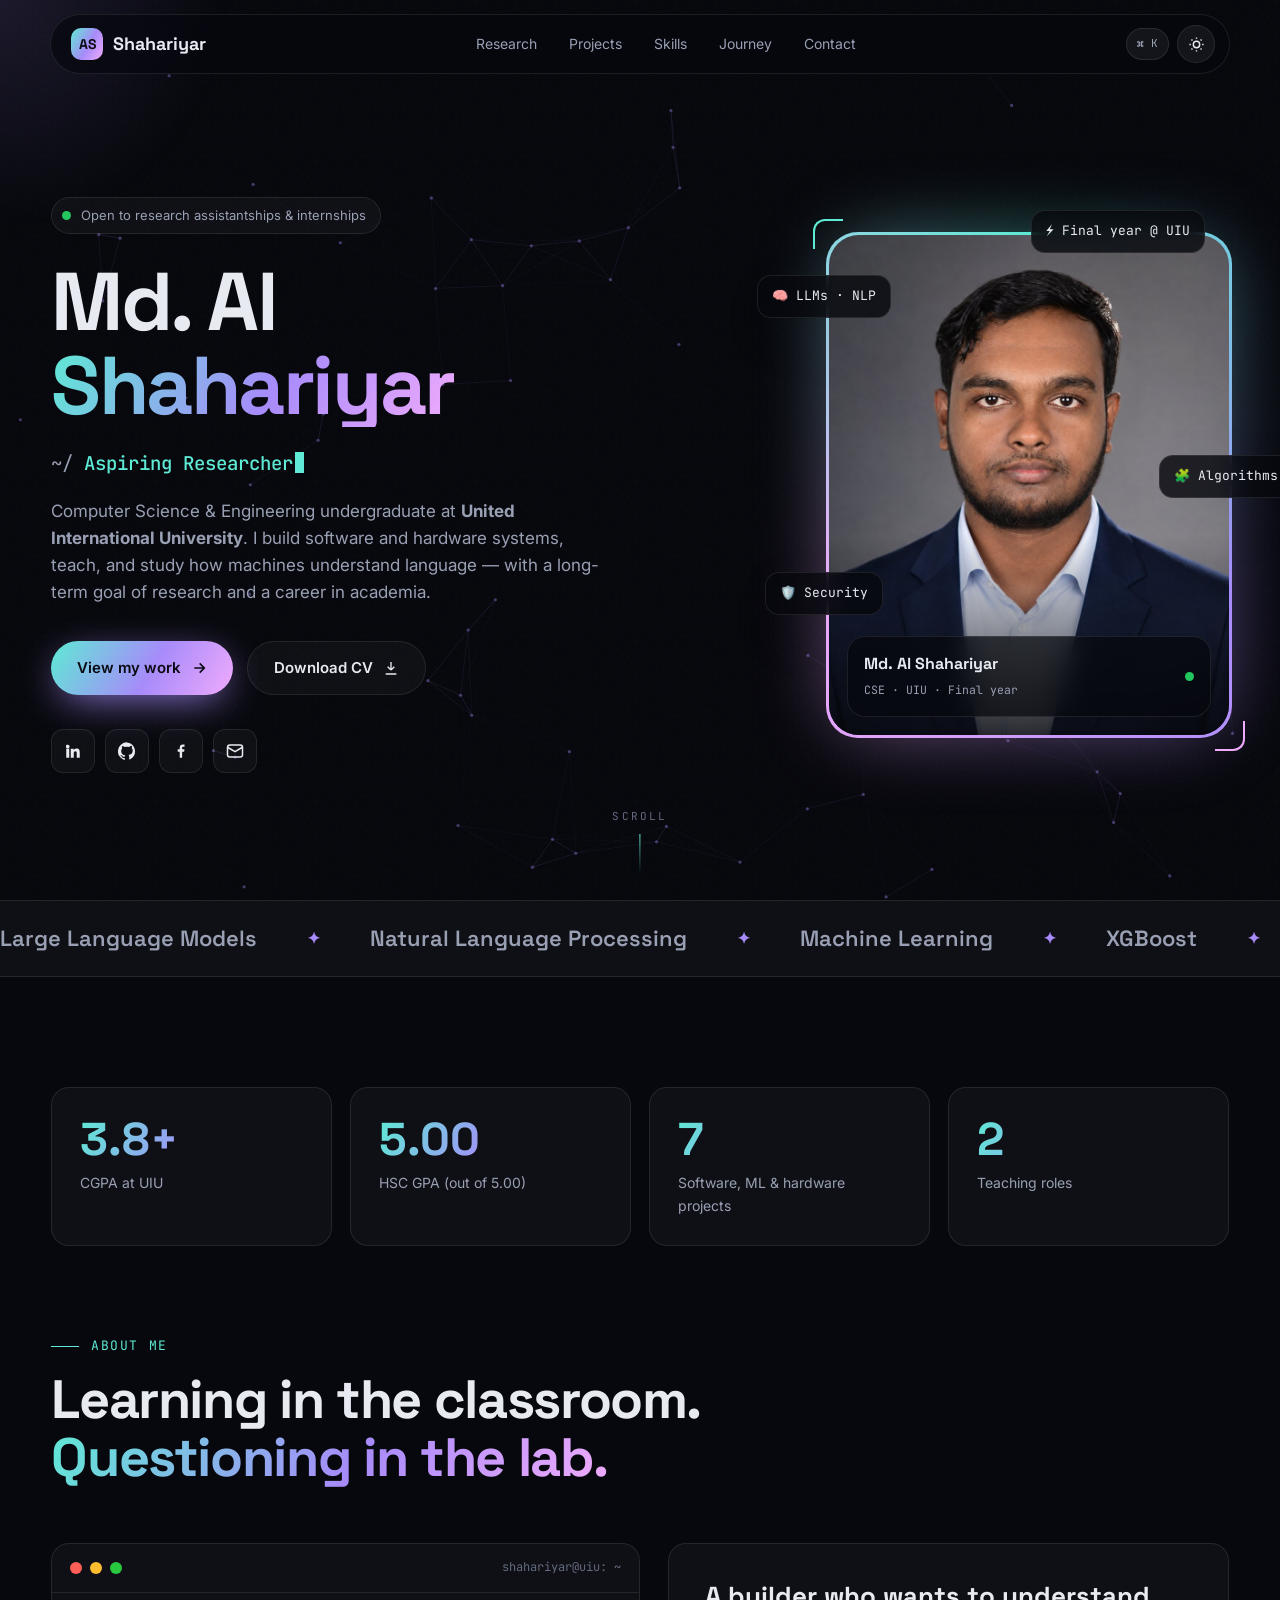
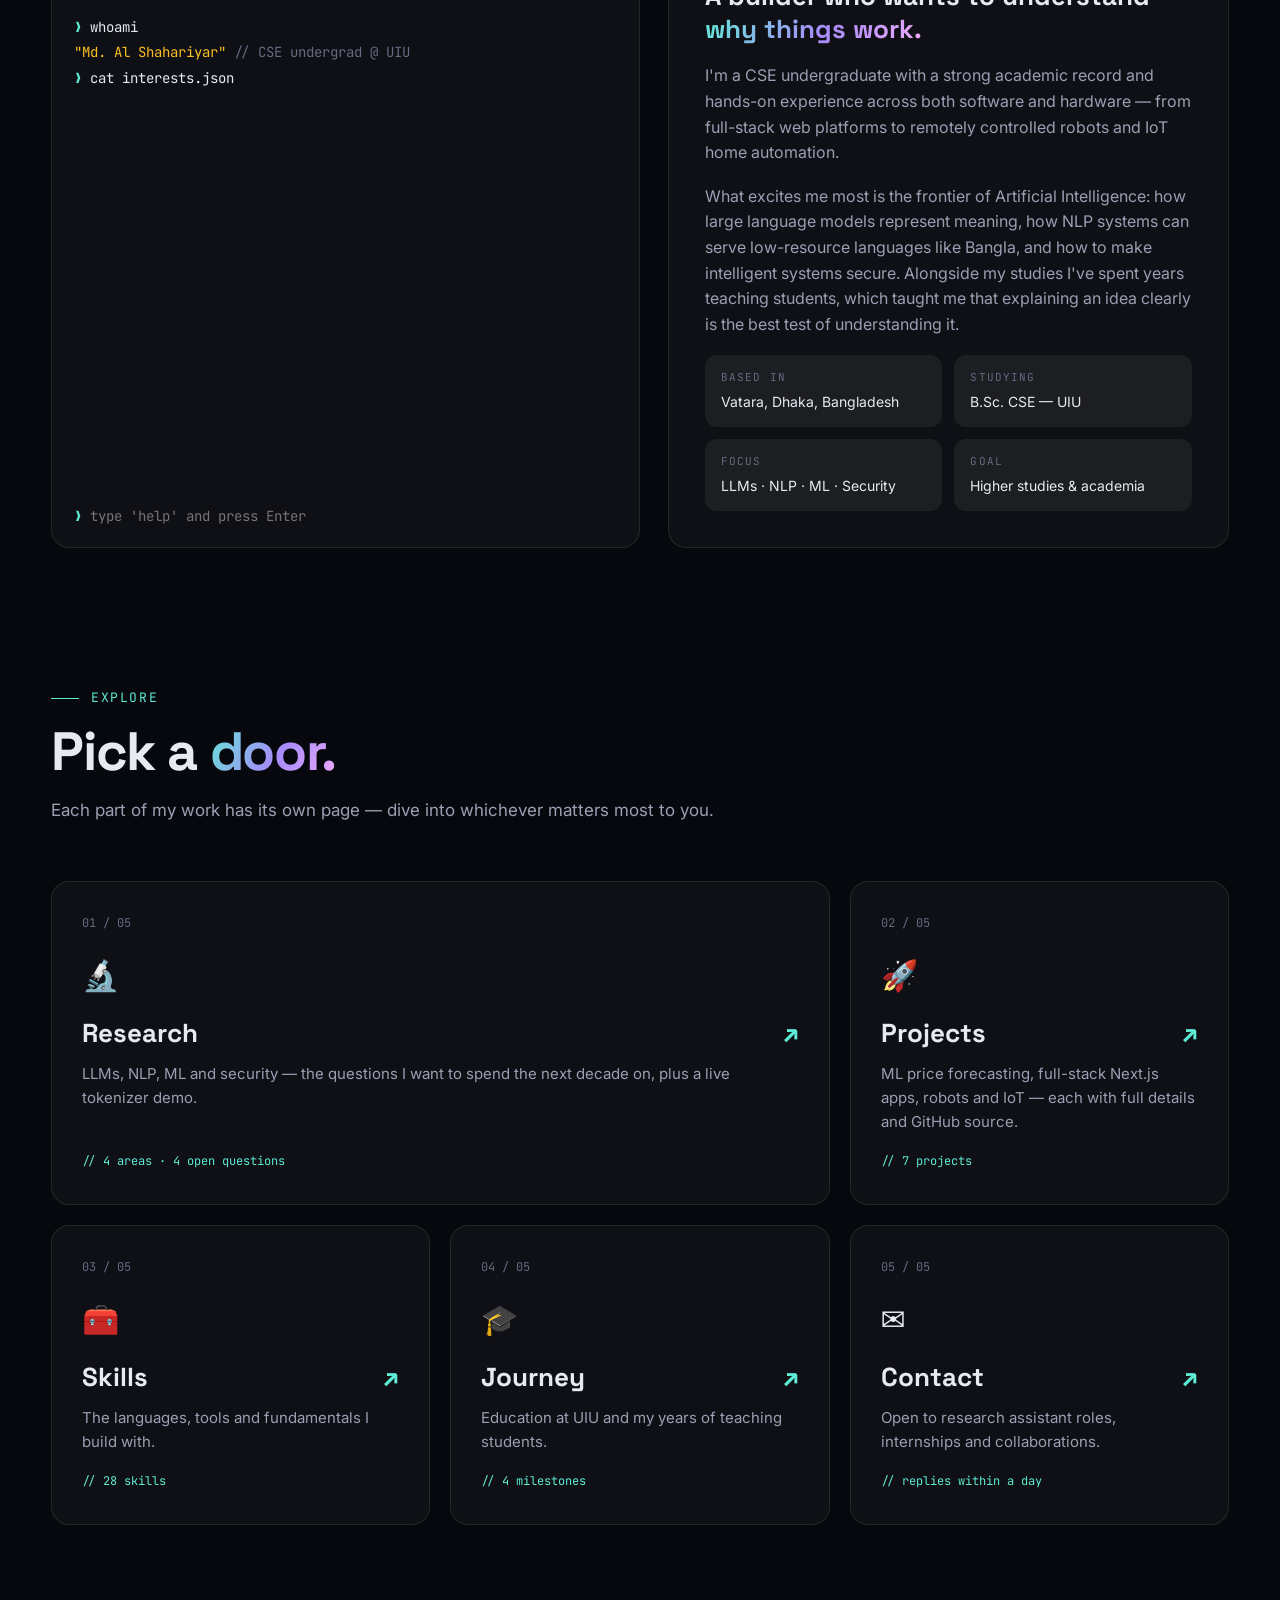
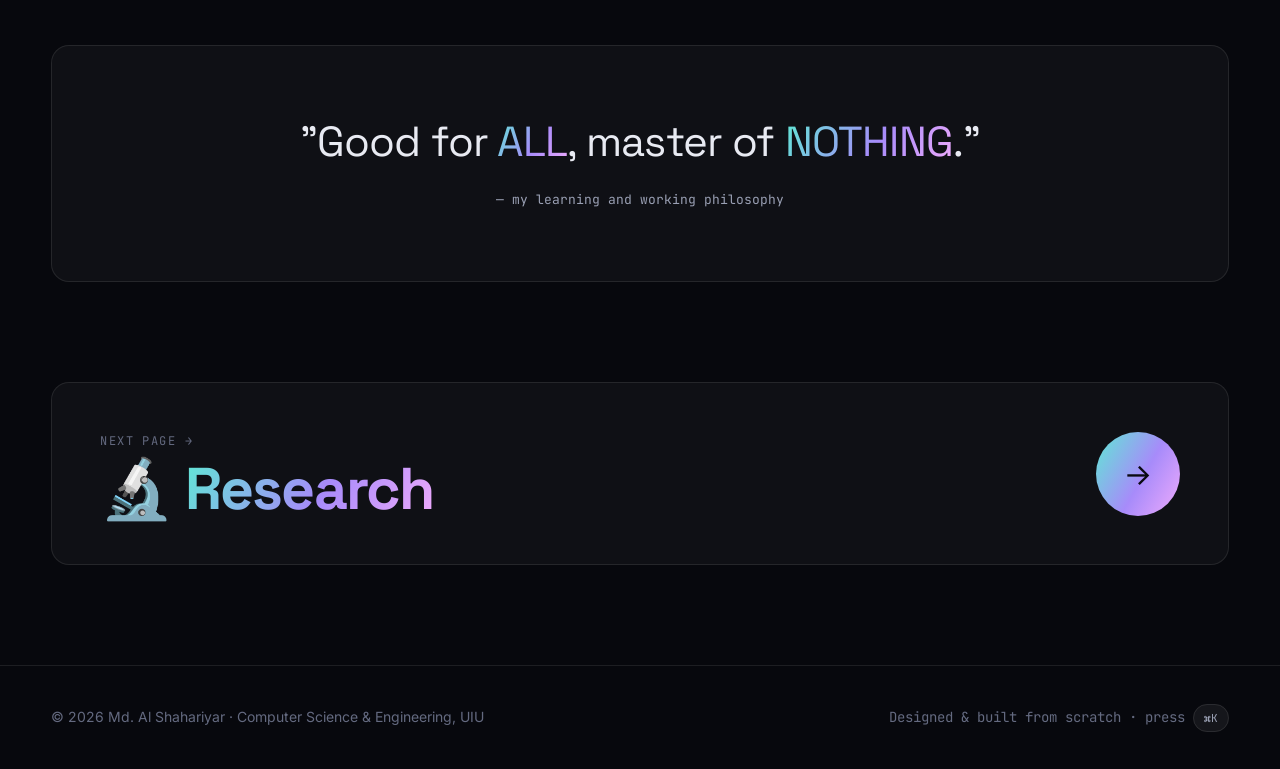
==== commit 0a22b122: "Add files via upload" ====
--- a/index.html
+++ b/index.html
@@ -76,7 +76,7 @@
     <div style="height:90px"></div>
     <div class="sec-head reveal">
       <div class="eyebrow">About me</div>
-      <h2>Teaching in the classroom.<br><span class="grad-text">Questioning in the lab.</span></h2>
+      <h2>Learning in the classroom.<br><span class="grad-text">Questioning in the lab.</span></h2>
     </div>
     <div class="about-grid">
       <div class="card terminal reveal">
